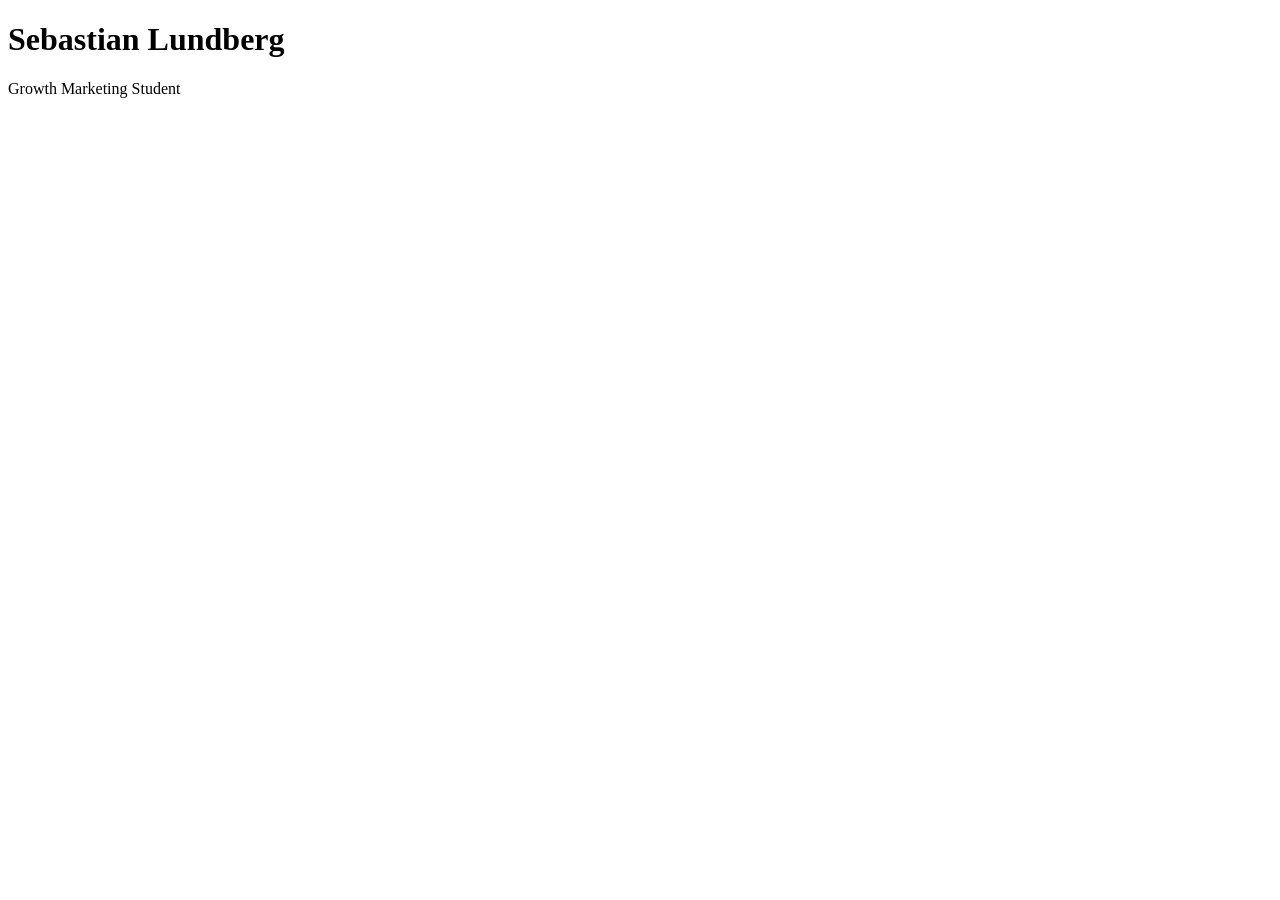
==== index.html @ 4e471736 "lade till kod" ====
<!DOCTYPE html>
<html lang="en">
<head>
    <!-- Google Tag Manager -->
<script>(function(w,d,s,l,i){w[l]=w[l]||[];w[l].push({'gtm.start':
new Date().getTime(),event:'gtm.js'});var f=d.getElementsByTagName(s)[0],
j=d.createElement(s),dl=l!='dataLayer'?'&l='+l:'';j.async=true;j.src=
'https://www.googletagmanager.com/gtm.js?id='+i+dl;f.parentNode.insertBefore(j,f);
})(window,document,'script','dataLayer','GTM-TW7ZWGKX');</script>
<!-- End Google Tag Manager -->

    <meta charset="UTF-8">
    <meta name="viewport" content="width=device-width, initial-scale=1.0">

    <title>Sebastian Lundberg | Portfolio</title>

    <link rel="stylesheet" href="style.css">
</head>

<body>
    <!-- Google Tag Manager (noscript) -->
<noscript><iframe src="https://www.googletagmanager.com/ns.html?id=GTM-TW7ZWGKX"
height="0" width="0" style="display:none;visibility:hidden"></iframe></noscript>
<!-- End Google Tag Manager (noscript) -->

    <h1>Sebastian Lundberg</h1>
    <p>Growth Marketing Student</p>

</body>
</html>
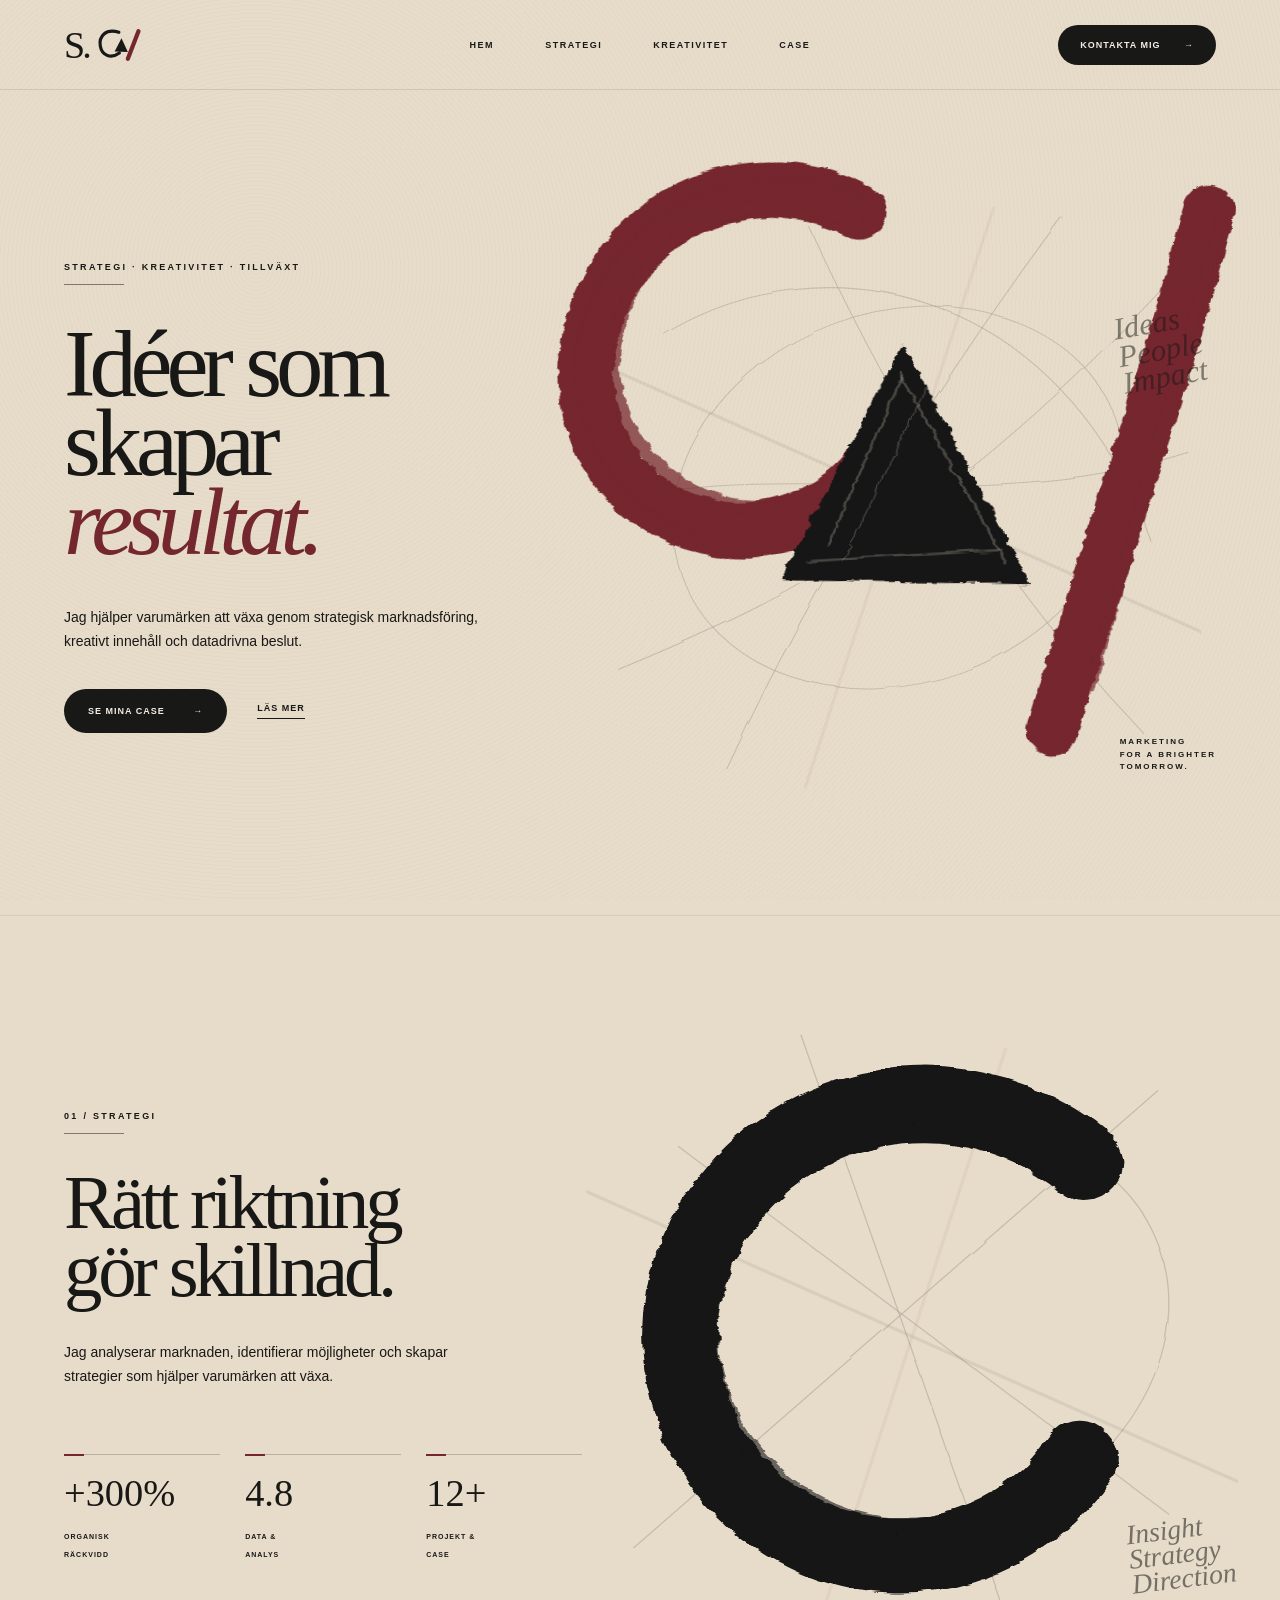
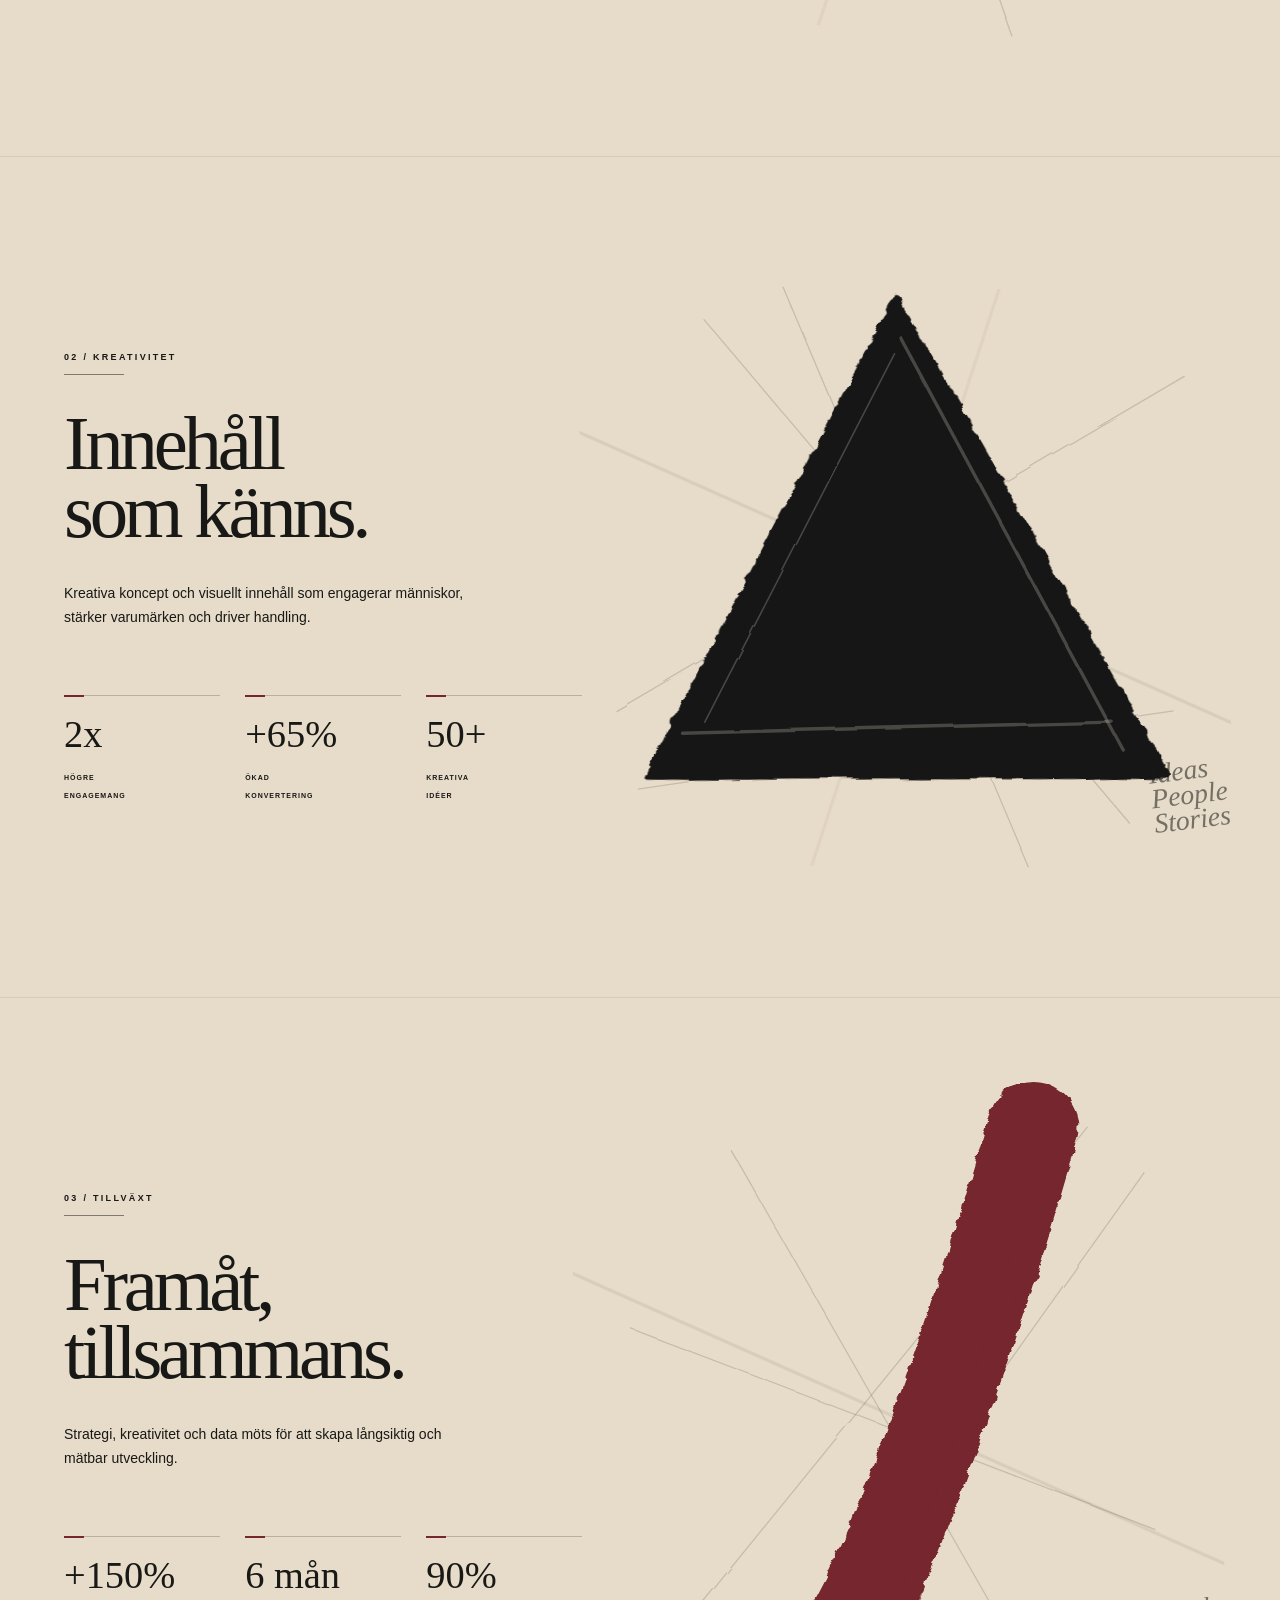
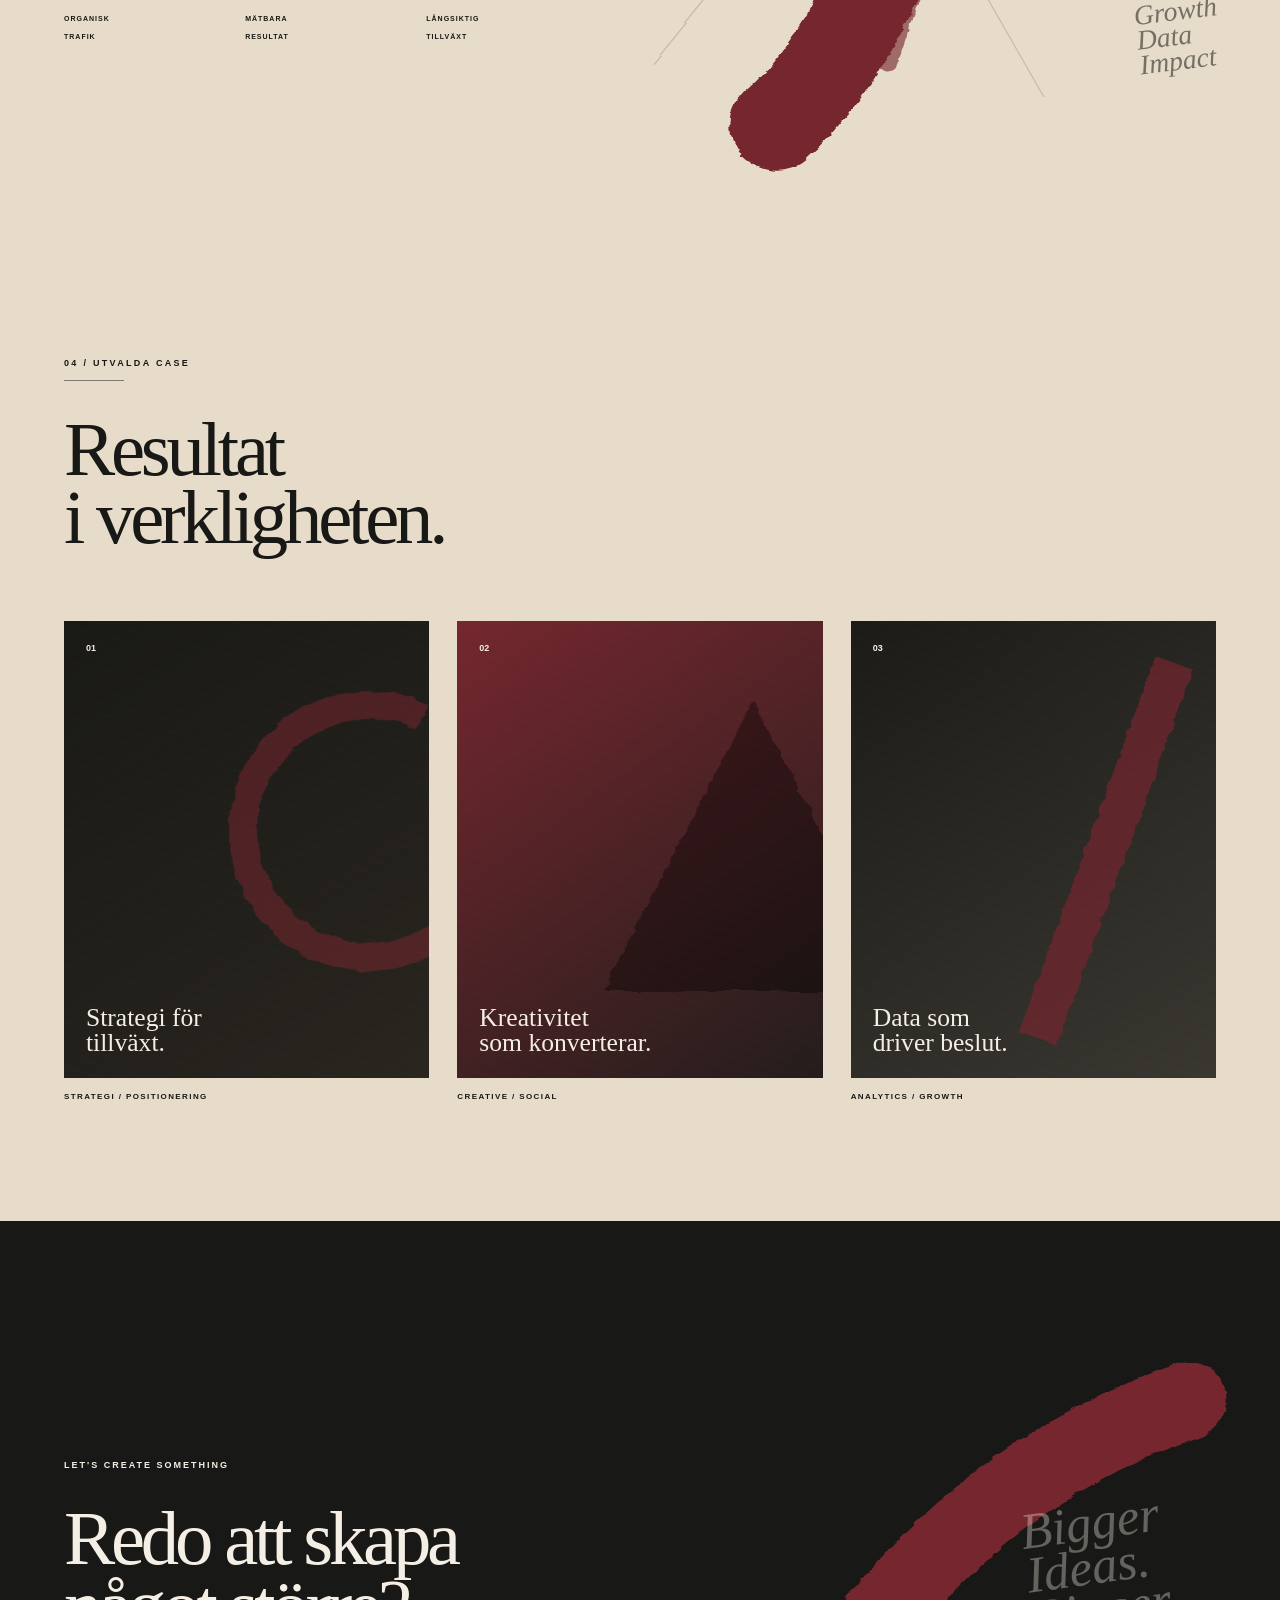
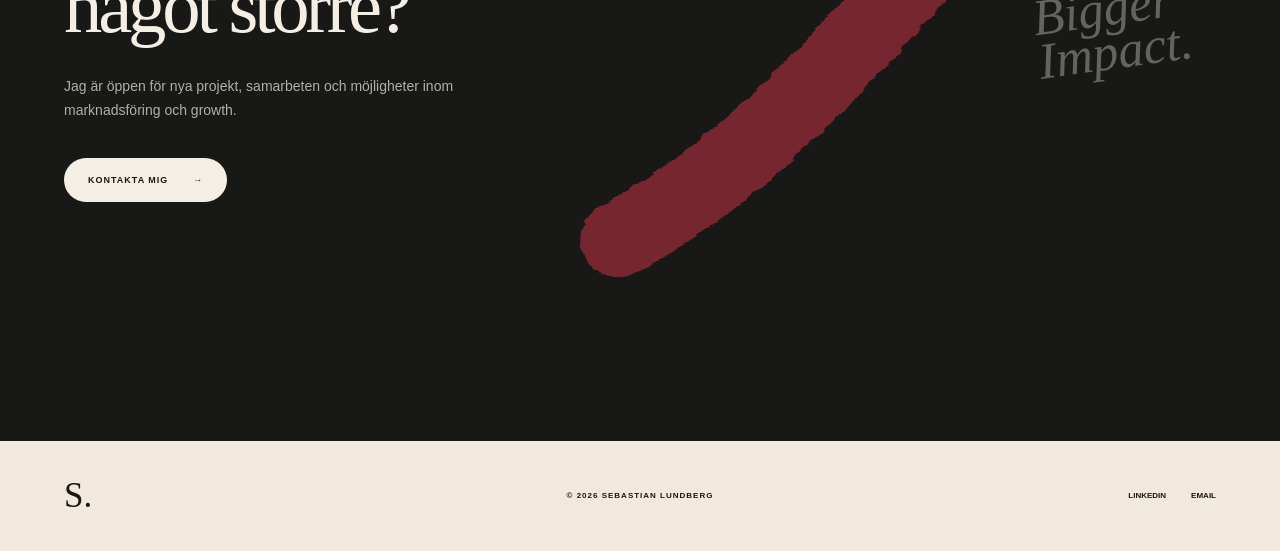
==== commit 8c821fe9: "lade till" ====
--- a/index.html
+++ b/index.html
@@ -1,30 +1,1067 @@
 <!DOCTYPE html>
-<html lang="en">
+<html lang="sv">
+
 <head>
-    <!-- Google Tag Manager -->
+
+<!-- Google Tag Manager -->
 <script>(function(w,d,s,l,i){w[l]=w[l]||[];w[l].push({'gtm.start':
 new Date().getTime(),event:'gtm.js'});var f=d.getElementsByTagName(s)[0],
 j=d.createElement(s),dl=l!='dataLayer'?'&l='+l:'';j.async=true;j.src=
 'https://www.googletagmanager.com/gtm.js?id='+i+dl;f.parentNode.insertBefore(j,f);
-})(window,document,'script','dataLayer','GTM-TW7ZWGKX');</script>
+})(window,document,'script','dataLayer','GTM-TJPQP27H');</script>
 <!-- End Google Tag Manager -->
 
+
     <meta charset="UTF-8">
-    <meta name="viewport" content="width=device-width, initial-scale=1.0">
-
-    <title>Sebastian Lundberg | Portfolio</title>
+
+    <meta
+        name="viewport"
+        content="width=device-width, initial-scale=1.0"
+    >
+
+    <title>Sebastian Lundberg | Growth Marketing</title>
 
     <link rel="stylesheet" href="style.css">
+
 </head>
 
+
 <body>
-    <!-- Google Tag Manager (noscript) -->
-<noscript><iframe src="https://www.googletagmanager.com/ns.html?id=GTM-TW7ZWGKX"
+
+<!-- Google Tag Manager (noscript) -->
+<noscript><iframe src="https://www.googletagmanager.com/ns.html?id=GTM-TJPQP27H"
 height="0" width="0" style="display:none;visibility:hidden"></iframe></noscript>
-<!-- End Google Tag Manager (noscript) -->
-
-    <h1>Sebastian Lundberg</h1>
-    <p>Growth Marketing Student</p>
+<!-- End Google Tag Manager (noscript) -->    
+
+    <!-- HANDRITADE / MÅLADE SVG-FILTER -->
+<svg
+    width="0"
+    height="0"
+    style="position:absolute"
+    aria-hidden="true"
+>
+    <defs>
+
+        <filter
+            id="roughBrush"
+            x="-30%"
+            y="-30%"
+            width="160%"
+            height="160%"
+        >
+            <feTurbulence
+                type="fractalNoise"
+                baseFrequency="0.018 0.09"
+                numOctaves="3"
+                seed="7"
+                result="noise"
+            />
+
+            <feDisplacementMap
+                in="SourceGraphic"
+                in2="noise"
+                scale="8"
+                xChannelSelector="R"
+                yChannelSelector="G"
+            />
+        </filter>
+
+        <filter
+            id="sketchFilter"
+            x="-20%"
+            y="-20%"
+            width="140%"
+            height="140%"
+        >
+            <feTurbulence
+                type="fractalNoise"
+                baseFrequency="0.02"
+                numOctaves="2"
+                seed="12"
+                result="noise"
+            />
+
+            <feDisplacementMap
+                in="SourceGraphic"
+                in2="noise"
+                scale="3"
+            />
+        </filter>
+
+    </defs>
+</svg>
+
+
+    <!-- ========================================
+         HEADER
+    ========================================= -->
+
+    <header class="header">
+
+        <a href="#hem" class="logo">
+
+            <span class="logo-text">S.</span>
+
+            <svg
+                class="logo-symbol"
+                viewBox="0 0 100 70"
+                aria-hidden="true"
+            >
+
+                <path
+                    class="logo-circle"
+                    d="
+                    M45 12
+                    C20 4 7 20 10 38
+                    C13 57 31 62 46 51
+                    "
+                />
+
+                <path
+                    class="logo-triangle"
+                    d="
+                    M37 48
+                    L50 23
+                    L62 49
+                    Z
+                    "
+                />
+
+                <path
+                    class="logo-slash"
+                    d="
+                    M82 10
+                    L62 62
+                    "
+                />
+
+            </svg>
+
+        </a>
+
+
+        <nav class="nav">
+
+            <a href="#hem">Hem</a>
+            <a href="#strategi">Strategi</a>
+            <a href="#kreativitet">Kreativitet</a>
+            <a href="#case">Case</a>
+
+        </nav>
+
+
+        <a href="#kontakt" class="top-button">
+            Kontakta mig
+            <span>→</span>
+        </a>
+
+    </header>
+
+
+
+    <!-- ========================================
+         HERO
+    ========================================= -->
+
+    <main>
+
+        <section class="hero" id="hem">
+
+
+            <!-- TEXT -->
+
+            <div class="hero-text">
+
+                <p class="small-title">
+                    STRATEGI · KREATIVITET · TILLVÄXT
+                </p>
+
+
+                <h1>
+                    Idéer som
+                    <br>
+                    skapar
+                    <br>
+                    <em>resultat.</em>
+                </h1>
+
+
+                <p class="intro">
+
+                    Jag hjälper varumärken att växa genom
+                    strategisk marknadsföring, kreativt innehåll
+                    och datadrivna beslut.
+
+                </p>
+
+
+                <div class="hero-buttons">
+
+                    <a href="#case" class="main-button">
+
+                        Se mina case
+
+                        <span>→</span>
+
+                    </a>
+
+
+                    <a href="#strategi" class="simple-link">
+                        Läs mer
+                    </a>
+
+                </div>
+
+            </div>
+
+
+
+            <!-- ========================================
+                 HERO ART
+
+                 All grafik ligger direkt i HTML.
+                 Inga externa bilder behövs.
+            ========================================= -->
+
+            <div class="hero-art">
+
+
+                <!-- TUNNA SKISSLINJER -->
+
+                <svg
+                    class="hero-lines"
+                    viewBox="0 0 700 700"
+                    aria-hidden="true"
+                >
+
+                    <path d="M40 540 C210 470 390 390 650 110" />
+
+                    <path d="M160 650 C260 430 410 200 530 40" />
+
+                    <path d="M50 350 C250 310 450 370 670 300" />
+
+                    <path d="M250 50 C330 220 430 410 620 610" />
+
+                    <path d="M90 170 C270 60 530 120 630 400" />
+
+                    <ellipse
+                        cx="350"
+                        cy="350"
+                        rx="255"
+                        ry="205"
+                        transform="rotate(-20 350 350)"
+                    />
+
+                </svg>
+
+
+
+                <!-- VINRÖD C-FORM -->
+
+                <svg
+                    class="hero-c"
+                    viewBox="0 0 500 500"
+                    aria-hidden="true"
+                >
+
+                    <path
+                        class="paint-c paint-c-main"
+                        d="
+                        M390 100
+                        C305 35 175 48 105 140
+                        C35 230 50 355 145 410
+                        C220 455 310 435 360 385
+                        "
+                    />
+
+
+                    <path
+                        class="paint-c paint-c-extra"
+                        d="
+                        M380 115
+                        C300 65 190 68 125 150
+                        C65 225 75 325 155 385
+                        C215 430 290 420 345 380
+                        "
+                    />
+
+
+                    <path
+                        class="paint-c paint-c-scratch"
+                        d="
+                        M400 85
+                        C300 20 155 40 80 155
+                        C20 250 55 380 160 430
+                        "
+                    />
+
+                </svg>
+
+
+
+                <!-- SVART TRIANGEL -->
+
+                <svg
+                    class="hero-triangle"
+                    viewBox="0 0 400 400"
+                    aria-hidden="true"
+                >
+
+                    <path
+                        class="triangle-main"
+                        d="
+                        M200 35
+                        L350 330
+                        L45 320
+                        Z
+                        "
+                    />
+
+
+                    <!-- repor -->
+
+                    <path
+                        class="triangle-line"
+                        d="M195 65 L325 305"
+                    />
+
+                    <path
+                        class="triangle-line"
+                        d="M75 300 L320 290"
+                    />
+
+                    <path
+                        class="triangle-line"
+                        d="M100 280 L198 70"
+                    />
+
+                    <path
+                        class="triangle-line thin"
+                        d="M120 300 L230 80"
+                    />
+
+                </svg>
+
+
+
+                <!-- VINRÖTT SNEDSTRECK -->
+
+                <svg
+                    class="hero-slash"
+                    viewBox="0 0 220 650"
+                    aria-hidden="true"
+                >
+
+                    <path
+                        class="slash-main"
+                        d="
+                        M175 30
+                        C155 135 125 250 95 365
+                        C70 465 48 545 30 620
+                        "
+                    />
+
+
+                    <path
+                        class="slash-extra"
+                        d="
+                        M190 35
+                        C160 180 125 320 70 570
+                        "
+                    />
+
+                </svg>
+
+
+
+                <p class="handwritten">
+
+                    Ideas
+                    <br>
+                    People
+                    <br>
+                    Impact
+
+                </p>
+
+
+                <p class="art-caption">
+
+                    MARKETING
+                    <br>
+                    FOR A BRIGHTER
+                    <br>
+                    TOMORROW.
+
+                </p>
+
+            </div>
+
+        </section>
+
+
+
+        <!-- ========================================
+             01 STRATEGI
+        ========================================= -->
+
+        <section
+            class="content-section light"
+            id="strategi"
+        >
+
+
+            <div class="section-text">
+
+                <p class="number">
+                    01 / STRATEGI
+                </p>
+
+
+                <h2>
+                    Rätt riktning
+                    <br>
+                    gör skillnad.
+                </h2>
+
+
+                <p class="description">
+
+                    Jag analyserar marknaden, identifierar
+                    möjligheter och skapar strategier som
+                    hjälper varumärken att växa.
+
+                </p>
+
+
+                <div class="stats">
+
+                    <div class="stat">
+
+                        <strong>+300%</strong>
+
+                        <span>
+                            ORGANISK
+                            <br>
+                            RÄCKVIDD
+                        </span>
+
+                    </div>
+
+
+                    <div class="stat">
+
+                        <strong>4.8</strong>
+
+                        <span>
+                            DATA &
+                            <br>
+                            ANALYS
+                        </span>
+
+                    </div>
+
+
+                    <div class="stat">
+
+                        <strong>12+</strong>
+
+                        <span>
+                            PROJEKT &
+                            <br>
+                            CASE
+                        </span>
+
+                    </div>
+
+                </div>
+
+            </div>
+
+
+
+            <div class="section-art">
+
+
+                <svg
+                    class="big-symbol"
+                    viewBox="0 0 600 600"
+                    aria-hidden="true"
+                >
+
+                    <!-- skisslinjer -->
+
+                    <g class="background-lines">
+
+                        <path d="M50 490 L520 80" />
+
+                        <path d="M90 130 L530 460" />
+
+                        <path d="M200 30 L390 570" />
+
+                        <ellipse
+                            cx="300"
+                            cy="300"
+                            rx="235"
+                            ry="185"
+                            transform="rotate(-20 300 300)"
+                        />
+
+                    </g>
+
+
+                    <!-- svart C -->
+
+                    <path
+                        class="black-brush"
+                        d="
+                        M455 145
+                        C360 65 210 75 130 185
+                        C55 285 95 430 210 480
+                        C300 520 400 485 450 410
+                        "
+                    />
+
+
+                    <!-- extra ojämnt lager -->
+
+                    <path
+                        class="black-brush-extra"
+                        d="
+                        M440 160
+                        C350 95 230 100 155 195
+                        C90 280 115 395 215 450
+                        C290 490 375 465 425 405
+                        "
+                    />
+
+                </svg>
+
+
+                <p class="symbol-note">
+                    Insight
+                    <br>
+                    Strategy
+                    <br>
+                    Direction
+                </p>
+
+            </div>
+
+        </section>
+
+
+
+        <!-- ========================================
+             02 KREATIVITET
+        ========================================= -->
+
+        <section
+            class="content-section beige"
+            id="kreativitet"
+        >
+
+
+            <div class="section-text">
+
+                <p class="number">
+                    02 / KREATIVITET
+                </p>
+
+
+                <h2>
+                    Innehåll
+                    <br>
+                    som känns.
+                </h2>
+
+
+                <p class="description">
+
+                    Kreativa koncept och visuellt innehåll
+                    som engagerar människor, stärker
+                    varumärken och driver handling.
+
+                </p>
+
+
+                <div class="stats">
+
+                    <div class="stat">
+
+                        <strong>2x</strong>
+
+                        <span>
+                            HÖGRE
+                            <br>
+                            ENGAGEMANG
+                        </span>
+
+                    </div>
+
+
+                    <div class="stat">
+
+                        <strong>+65%</strong>
+
+                        <span>
+                            ÖKAD
+                            <br>
+                            KONVERTERING
+                        </span>
+
+                    </div>
+
+
+                    <div class="stat">
+
+                        <strong>50+</strong>
+
+                        <span>
+                            KREATIVA
+                            <br>
+                            IDÉER
+                        </span>
+
+                    </div>
+
+                </div>
+
+            </div>
+
+
+
+            <div class="section-art">
+
+
+                <svg
+                    class="big-symbol"
+                    viewBox="0 0 600 600"
+                    aria-hidden="true"
+                >
+
+                    <g class="background-lines wine-lines">
+
+                        <path d="M40 420 L550 120" />
+
+                        <path d="M120 70 L500 520" />
+
+                        <path d="M60 490 L540 420" />
+
+                        <path d="M190 40 L410 560" />
+
+                    </g>
+
+
+                    <!-- TRIANGEL -->
+
+                    <path
+                        class="big-triangle"
+                        d="
+                        M300 60
+                        L520 480
+                        L70 465
+                        Z
+                        "
+                    />
+
+
+                    <!-- repor -->
+
+                    <path
+                        class="big-triangle-scratch"
+                        d="M295 85 L495 455"
+                    />
+
+                    <path
+                        class="big-triangle-scratch"
+                        d="M100 440 L485 430"
+                    />
+
+                    <path
+                        class="big-triangle-scratch thin"
+                        d="M120 430 L290 100"
+                    />
+
+                </svg>
+
+
+                <p class="symbol-note">
+                    Ideas
+                    <br>
+                    People
+                    <br>
+                    Stories
+                </p>
+
+            </div>
+
+        </section>
+
+
+
+        <!-- ========================================
+             03 TILLVÄXT
+        ========================================= -->
+
+        <section class="content-section light">
+
+
+            <div class="section-text">
+
+                <p class="number">
+                    03 / TILLVÄXT
+                </p>
+
+
+                <h2>
+                    Framåt,
+                    <br>
+                    tillsammans.
+                </h2>
+
+
+                <p class="description">
+
+                    Strategi, kreativitet och data möts
+                    för att skapa långsiktig och
+                    mätbar utveckling.
+
+                </p>
+
+
+                <div class="stats">
+
+                    <div class="stat">
+
+                        <strong>+150%</strong>
+
+                        <span>
+                            ORGANISK
+                            <br>
+                            TRAFIK
+                        </span>
+
+                    </div>
+
+
+                    <div class="stat">
+
+                        <strong>6 mån</strong>
+
+                        <span>
+                            MÄTBARA
+                            <br>
+                            RESULTAT
+                        </span>
+
+                    </div>
+
+
+                    <div class="stat">
+
+                        <strong>90%</strong>
+
+                        <span>
+                            LÅNGSIKTIG
+                            <br>
+                            TILLVÄXT
+                        </span>
+
+                    </div>
+
+                </div>
+
+            </div>
+
+
+
+            <div class="section-art">
+
+
+                <svg
+                    class="big-symbol"
+                    viewBox="0 0 600 600"
+                    aria-hidden="true"
+                >
+
+                    <g class="background-lines">
+
+                        <path d="M80 520 L470 40" />
+
+                        <path d="M170 570 L520 80" />
+
+                        <path d="M60 220 L530 400" />
+
+                        <path d="M150 60 L430 550" />
+
+                    </g>
+
+
+                    <!-- STORT / -->
+
+                    <path
+                        class="growth-slash"
+                        d="
+                        M420 40
+                        C385 165 340 295 295 410
+                        C260 495 225 545 190 575
+                        "
+                    />
+
+
+                    <path
+                        class="growth-slash-extra"
+                        d="
+                        M440 50
+                        C400 190 355 335 290 520
+                        "
+                    />
+
+                </svg>
+
+
+                <p class="symbol-note">
+                    Growth
+                    <br>
+                    Data
+                    <br>
+                    Impact
+                </p>
+
+            </div>
+
+        </section>
+
+
+
+        <!-- ========================================
+             CASE
+        ========================================= -->
+
+        <section class="cases" id="case">
+
+
+            <div class="case-heading">
+
+                <p class="number">
+                    04 / UTVALDA CASE
+                </p>
+
+
+                <h2>
+                    Resultat
+                    <br>
+                    i verkligheten.
+                </h2>
+
+            </div>
+
+
+
+            <div class="case-grid">
+
+
+                <article class="case">
+
+                    <div class="case-image case-1">
+
+                        <span>01</span>
+
+                        <h3>
+                            Strategi för
+                            <br>
+                            tillväxt.
+                        </h3>
+
+                        <div class="case-shape circle-shape"></div>
+
+                    </div>
+
+
+                    <p>
+                        STRATEGI / POSITIONERING
+                    </p>
+
+                </article>
+
+
+
+                <article class="case">
+
+                    <div class="case-image case-2">
+
+                        <span>02</span>
+
+                        <h3>
+                            Kreativitet
+                            <br>
+                            som konverterar.
+                        </h3>
+
+                        <div class="case-shape triangle-shape"></div>
+
+                    </div>
+
+
+                    <p>
+                        CREATIVE / SOCIAL
+                    </p>
+
+                </article>
+
+
+
+                <article class="case">
+
+                    <div class="case-image case-3">
+
+                        <span>03</span>
+
+                        <h3>
+                            Data som
+                            <br>
+                            driver beslut.
+                        </h3>
+
+                        <div class="case-slash"></div>
+
+                    </div>
+
+
+                    <p>
+                        ANALYTICS / GROWTH
+                    </p>
+
+                </article>
+
+
+            </div>
+
+        </section>
+
+
+
+        <!-- ========================================
+             CONTACT
+        ========================================= -->
+
+        <section class="contact" id="kontakt">
+
+
+            <div class="contact-text">
+
+                <p class="contact-label">
+                    LET'S CREATE SOMETHING
+                </p>
+
+
+                <h2>
+                    Redo att skapa
+                    <br>
+                    något större?
+                </h2>
+
+
+                <p>
+
+                    Jag är öppen för nya projekt,
+                    samarbeten och möjligheter inom
+                    marknadsföring och growth.
+
+                </p>
+
+
+                <a
+                    href="mailto:hello@example.com"
+                    class="contact-button"
+                >
+
+                    Kontakta mig
+
+                    <span>→</span>
+
+                </a>
+
+            </div>
+
+
+
+            <div class="contact-art">
+
+                <svg
+                    viewBox="0 0 700 600"
+                    aria-hidden="true"
+                >
+
+                    <path
+                        class="contact-red-line"
+                        d="
+                        M40 530
+                        C170 460 260 360 350 260
+                        C440 160 540 90 670 45
+                        "
+                    />
+
+
+                    <path
+                        class="contact-thin-line"
+                        d="
+                        M30 550
+                        C190 480 330 340 470 190
+                        "
+                    />
+
+                </svg>
+
+
+                <p>
+                    Bigger
+                    <br>
+                    Ideas.
+                    <br>
+                    Bigger
+                    <br>
+                    Impact.
+                </p>
+
+            </div>
+
+        </section>
+
+    </main>
+
+
+
+    <!-- ========================================
+         FOOTER
+    ========================================= -->
+
+    <footer>
+
+        <div class="footer-logo">
+            S.
+        </div>
+
+
+        <p>
+            © 2026 SEBASTIAN LUNDBERG
+        </p>
+
+
+        <div class="footer-links">
+
+            <a href="#">LinkedIn</a>
+
+            <a href="mailto:hello@example.com">
+                Email
+            </a>
+
+        </div>
+
+    </footer>
+
 
 </body>
+
 </html>
--- a/style.css
+++ b/style.css
@@ -0,0 +1,2310 @@
+/* =========================================
+   SEBASTIAN LUNDBERG
+   PORTFOLIO
+========================================= */
+
+
+/* =========================================
+   COLORS
+========================================= */
+
+:root {
+
+    --paper: #e9dfcf;
+
+    --paper-light: #f1e9dd;
+
+    --paper-dark: #ddd0bd;
+
+    --black: #181816;
+
+    --soft-black: #302e2a;
+
+    --red: #74272e;
+
+    --dark-red: #582027;
+
+    --white: #f5eee4;
+
+    --padding: clamp(25px, 5vw, 85px);
+
+}
+
+
+/* =========================================
+   RESET
+========================================= */
+
+* {
+    box-sizing: border-box;
+    margin: 0;
+    padding: 0;
+}
+
+
+html {
+    scroll-behavior: smooth;
+}
+
+
+body {
+
+    background: var(--paper);
+
+    color: var(--black);
+
+    font-family:
+        Arial,
+        Helvetica,
+        sans-serif;
+
+    overflow-x: hidden;
+
+}
+
+
+/* PAPER TEXTURE */
+
+body::before {
+
+    content: "";
+
+    position: fixed;
+
+    inset: 0;
+
+    pointer-events: none;
+
+    z-index: 999;
+
+    opacity: .18;
+
+    background:
+
+        radial-gradient(
+            circle at 20% 30%,
+            rgba(255,255,255,.7),
+            transparent 25%
+        ),
+
+        radial-gradient(
+            circle at 80% 70%,
+            rgba(70,50,30,.15),
+            transparent 30%
+        ),
+
+        repeating-linear-gradient(
+            12deg,
+            transparent 0,
+            transparent 8px,
+            rgba(20,20,20,.025) 9px,
+            transparent 10px
+        );
+
+}
+
+
+a {
+
+    color: inherit;
+
+    text-decoration: none;
+
+}
+
+
+svg {
+    display: block;
+}
+
+
+/* =========================================
+   HEADER
+========================================= */
+
+.header {
+
+    height: 90px;
+
+    padding:
+        0
+        var(--padding);
+
+    display: grid;
+
+    grid-template-columns:
+        1fr
+        auto
+        1fr;
+
+    align-items: center;
+
+    border-bottom:
+        1px solid
+        rgba(0,0,0,.1);
+
+}
+
+
+/* LOGO */
+
+.logo {
+
+    display: flex;
+
+    align-items: center;
+
+    width: max-content;
+
+}
+
+
+.logo-text {
+
+    font-family:
+        Georgia,
+        serif;
+
+    font-size: 38px;
+
+    letter-spacing: -3px;
+
+}
+
+
+.logo-symbol {
+
+    width: 53px;
+
+    height: 43px;
+
+    margin-left: 6px;
+
+    overflow: visible;
+
+}
+
+
+.logo-circle {
+
+    fill: none;
+
+    stroke: var(--black);
+
+    stroke-width: 6;
+
+    stroke-linecap: round;
+
+}
+
+
+.logo-triangle {
+    fill: var(--black);
+}
+
+
+.logo-slash {
+
+    fill: none;
+
+    stroke: var(--red);
+
+    stroke-width: 8;
+
+    stroke-linecap: round;
+
+}
+
+
+/* NAV */
+
+.nav {
+
+    display: flex;
+
+    gap:
+        clamp(
+            25px,
+            4vw,
+            60px
+        );
+
+}
+
+
+.nav a {
+
+    font-size: 9px;
+
+    font-weight: 700;
+
+    letter-spacing: 1.5px;
+
+    text-transform: uppercase;
+
+}
+
+
+/* HEADER BUTTON */
+
+.top-button {
+
+    justify-self: end;
+
+    background: var(--black);
+
+    color: var(--white);
+
+    padding:
+        15px
+        22px;
+
+    border-radius: 50px;
+
+    font-size: 9px;
+
+    font-weight: bold;
+
+    letter-spacing: 1px;
+
+    text-transform: uppercase;
+
+}
+
+
+.top-button span {
+    margin-left: 20px;
+}
+
+
+/* =========================================
+   HERO
+========================================= */
+
+.hero {
+
+    min-height:
+        calc(
+            100vh - 90px
+        );
+
+    padding:
+        70px
+        var(--padding)
+        80px;
+
+    display: grid;
+
+    grid-template-columns:
+        .9fr
+        1.1fr;
+
+    align-items: center;
+
+    overflow: hidden;
+
+    position: relative;
+
+}
+
+
+/* TEXT */
+
+.hero-text {
+
+    position: relative;
+
+    z-index: 10;
+
+}
+
+
+.small-title,
+.number {
+
+    font-size: 9px;
+
+    font-weight: bold;
+
+    letter-spacing: 2.3px;
+
+    text-transform: uppercase;
+
+}
+
+
+.small-title {
+
+    margin-bottom: 40px;
+
+}
+
+
+.small-title::after,
+.number::after {
+
+    content: "";
+
+    display: block;
+
+    width: 60px;
+
+    height: 1px;
+
+    background: var(--black);
+
+    margin-top: 12px;
+
+    opacity: .5;
+
+}
+
+
+.hero h1 {
+
+    font-family:
+        Georgia,
+        "Times New Roman",
+        serif;
+
+    font-size:
+        clamp(
+            70px,
+            7.4vw,
+            130px
+        );
+
+    font-weight: normal;
+
+    letter-spacing: -.065em;
+
+    line-height: .83;
+
+}
+
+
+.hero h1 em {
+
+    color: var(--red);
+
+    font-weight: normal;
+
+}
+
+
+.intro {
+
+    max-width: 440px;
+
+    margin-top: 45px;
+
+    font-size: 14px;
+
+    line-height: 1.7;
+
+}
+
+
+.hero-buttons {
+
+    margin-top: 35px;
+
+    display: flex;
+
+    align-items: center;
+
+    gap: 30px;
+
+}
+
+
+.main-button {
+
+    background: var(--black);
+
+    color: var(--white);
+
+    padding:
+        17px
+        24px;
+
+    border-radius: 50px;
+
+    font-size: 9px;
+
+    font-weight: bold;
+
+    letter-spacing: 1px;
+
+    text-transform: uppercase;
+
+}
+
+
+.main-button span {
+
+    margin-left: 25px;
+
+}
+
+
+.simple-link {
+
+    font-size: 9px;
+
+    font-weight: bold;
+
+    text-transform: uppercase;
+
+    letter-spacing: 1px;
+
+    border-bottom:
+        1px solid
+        var(--black);
+
+    padding-bottom: 5px;
+
+}
+
+
+/* =========================================
+   HERO ART
+========================================= */
+
+.hero-art {
+
+    position: relative;
+
+    height:
+        min(
+            720px,
+            75vh
+        );
+
+    min-height: 560px;
+
+}
+
+
+/* BACKGROUND SKETCH */
+
+.hero-lines {
+
+    position: absolute;
+
+    inset: 0;
+
+    width: 100%;
+
+    height: 100%;
+
+    fill: none;
+
+    stroke:
+        rgba(
+            24,
+            24,
+            22,
+            .25
+        );
+
+    stroke-width: 1;
+
+}
+
+
+/* RED C */
+
+.hero-c {
+
+    position: absolute;
+
+    width: 60%;
+
+    left: 1%;
+
+    top: 3%;
+
+    overflow: visible;
+
+    transform:
+        rotate(-5deg);
+
+}
+
+
+.paint-c {
+
+    fill: none;
+
+    stroke-linecap: round;
+
+}
+
+
+.paint-c-main {
+
+    stroke: var(--red);
+
+    stroke-width: 45;
+
+}
+
+
+.paint-c-extra {
+
+    stroke:
+        rgba(
+            116,
+            39,
+            46,
+            .55
+        );
+
+    stroke-width: 10;
+
+}
+
+
+.paint-c-scratch {
+
+    stroke: var(--dark-red);
+
+    stroke-width: 2;
+
+    opacity: .5;
+
+}
+
+
+/* BLACK TRIANGLE */
+
+.hero-triangle {
+
+    position: absolute;
+
+    width: 45%;
+
+    left: 28%;
+
+    top: 27%;
+
+    transform:
+        rotate(2deg);
+
+}
+
+
+.triangle-main {
+
+    fill: var(--black);
+
+}
+
+
+.triangle-line {
+
+    fill: none;
+
+    stroke:
+        rgba(
+            233,
+            223,
+            207,
+            .25
+        );
+
+    stroke-width: 4;
+
+    stroke-linecap: round;
+
+}
+
+
+.triangle-line.thin {
+    stroke-width: 1;
+}
+
+
+/* RED SLASH */
+
+.hero-slash {
+
+    position: absolute;
+
+    width: 27%;
+
+    height: 85%;
+
+    right: 2%;
+
+    top: 5%;
+
+    overflow: visible;
+
+}
+
+
+.slash-main {
+
+    fill: none;
+
+    stroke: var(--red);
+
+    stroke-width: 40;
+
+    stroke-linecap: round;
+
+}
+
+
+.slash-extra {
+
+    fill: none;
+
+    stroke:
+        rgba(
+            116,
+            39,
+            46,
+            .45
+        );
+
+    stroke-width: 8;
+
+    stroke-linecap: round;
+
+}
+
+
+/* HANDWRITING */
+
+.handwritten {
+
+    position: absolute;
+
+    right: 0;
+
+    top: 24%;
+
+    font-family:
+        Georgia,
+        serif;
+
+    font-size:
+        clamp(
+            22px,
+            2.4vw,
+            38px
+        );
+
+    font-style: italic;
+
+    line-height: .9;
+
+    transform:
+        rotate(-8deg);
+
+    opacity: .6;
+
+}
+
+
+.art-caption {
+
+    position: absolute;
+
+    right: 0;
+
+    bottom: 9%;
+
+    font-size: 8px;
+
+    font-weight: bold;
+
+    line-height: 1.6;
+
+    letter-spacing: 2px;
+
+}
+
+
+/* =========================================
+   CONTENT SECTIONS
+========================================= */
+
+.content-section {
+
+    min-height: 90vh;
+
+    padding:
+        110px
+        var(--padding);
+
+    display: grid;
+
+    grid-template-columns:
+        .9fr
+        1.1fr;
+
+    align-items: center;
+
+    overflow: hidden;
+
+    border-top:
+        1px solid
+        rgba(0,0,0,.08);
+
+}
+
+
+.content-section.light {
+    background: var(--paper-light);
+}
+
+
+.content-section.beige {
+    background: var(--paper);
+}
+
+
+.section-text {
+
+    position: relative;
+
+    z-index: 5;
+
+}
+
+
+.number {
+
+    margin-bottom: 35px;
+
+}
+
+
+.section-text h2,
+.case-heading h2,
+.contact h2 {
+
+    font-family:
+        Georgia,
+        serif;
+
+    font-weight: normal;
+
+    letter-spacing: -.055em;
+
+}
+
+
+.section-text h2 {
+
+    font-size:
+        clamp(
+            58px,
+            6vw,
+            100px
+        );
+
+    line-height: .88;
+
+}
+
+
+.description {
+
+    max-width: 420px;
+
+    margin-top: 35px;
+
+    font-size: 14px;
+
+    line-height: 1.75;
+
+}
+
+
+/* =========================================
+   STATS
+========================================= */
+
+.stats {
+
+    margin-top: 65px;
+
+    max-width: 570px;
+
+    display: grid;
+
+    grid-template-columns:
+        repeat(3, 1fr);
+
+    gap: 25px;
+
+}
+
+
+.stat {
+
+    padding-top: 16px;
+
+    border-top:
+        1px solid
+        rgba(0,0,0,.2);
+
+    position: relative;
+
+}
+
+
+.stat::before {
+
+    content: "";
+
+    position: absolute;
+
+    top: -1px;
+
+    left: 0;
+
+    width: 20px;
+
+    height: 2px;
+
+    background: var(--red);
+
+}
+
+
+.stat strong {
+
+    display: block;
+
+    font-family:
+        Georgia,
+        serif;
+
+    font-size:
+        clamp(
+            31px,
+            3vw,
+            48px
+        );
+
+    font-weight: normal;
+
+    margin-bottom: 10px;
+
+}
+
+
+.stat span {
+
+    font-size: 7px;
+
+    font-weight: bold;
+
+    line-height: 1.5;
+
+    letter-spacing: 1px;
+
+}
+
+
+/* =========================================
+   SECTION ART
+========================================= */
+
+.section-art {
+
+    position: relative;
+
+    height: 620px;
+
+}
+
+
+.big-symbol {
+
+    width: 100%;
+
+    height: 100%;
+
+    overflow: visible;
+
+}
+
+
+.background-lines {
+
+    fill: none;
+
+    stroke:
+        rgba(
+            24,
+            24,
+            22,
+            .23
+        );
+
+    stroke-width: 1;
+
+}
+
+
+.wine-lines {
+
+    stroke:
+        rgba(
+            116,
+            39,
+            46,
+            .4
+        );
+
+}
+
+
+/* BLACK C */
+
+.black-brush {
+
+    fill: none;
+
+    stroke: var(--black);
+
+    stroke-width: 48;
+
+    stroke-linecap: round;
+
+}
+
+
+.black-brush-extra {
+
+    fill: none;
+
+    stroke:
+        rgba(
+            24,
+            24,
+            22,
+            .35
+        );
+
+    stroke-width: 9;
+
+    stroke-linecap: round;
+
+}
+
+
+/* TRIANGLE */
+
+.big-triangle {
+
+    fill: var(--black);
+
+}
+
+
+.big-triangle-scratch {
+
+    fill: none;
+
+    stroke:
+        rgba(
+            233,
+            223,
+            207,
+            .25
+        );
+
+    stroke-width: 4;
+
+}
+
+
+.big-triangle-scratch.thin {
+    stroke-width: 1;
+}
+
+
+/* GROWTH SLASH */
+
+.growth-slash {
+
+    fill: none;
+
+    stroke: var(--red);
+
+    stroke-width: 58;
+
+    stroke-linecap: round;
+
+}
+
+
+.growth-slash-extra {
+
+    fill: none;
+
+    stroke:
+        rgba(
+            116,
+            39,
+            46,
+            .45
+        );
+
+    stroke-width: 9;
+
+    stroke-linecap: round;
+
+}
+
+
+.symbol-note {
+
+    position: absolute;
+
+    right: 3%;
+
+    bottom: 12%;
+
+    font-family:
+        Georgia,
+        serif;
+
+    font-size:
+        clamp(
+            21px,
+            2vw,
+            34px
+        );
+
+    font-style: italic;
+
+    line-height: .9;
+
+    opacity: .55;
+
+    transform:
+        rotate(-7deg);
+
+}
+
+
+/* =========================================
+   CASE SECTION
+========================================= */
+
+.cases {
+
+    padding:
+        120px
+        var(--padding);
+
+    background: var(--paper-light);
+
+}
+
+
+.case-heading {
+
+    margin-bottom: 70px;
+
+}
+
+
+.case-heading h2 {
+
+    margin-top: 30px;
+
+    font-size:
+        clamp(
+            60px,
+            6vw,
+            100px
+        );
+
+    line-height: .88;
+
+}
+
+
+.case-grid {
+
+    display: grid;
+
+    grid-template-columns:
+        repeat(3, 1fr);
+
+    gap: 28px;
+
+}
+
+
+.case-image {
+
+    aspect-ratio: 4 / 5;
+
+    padding: 22px;
+
+    position: relative;
+
+    overflow: hidden;
+
+    display: flex;
+
+    flex-direction: column;
+
+    justify-content: space-between;
+
+    color: var(--white);
+
+}
+
+
+.case-1 {
+
+    background:
+        linear-gradient(
+            145deg,
+            #191916,
+            #29251f
+        );
+
+}
+
+
+.case-2 {
+
+    background:
+        linear-gradient(
+            145deg,
+            #74272e,
+            #241d1c
+        );
+
+}
+
+
+.case-3 {
+
+    background:
+        linear-gradient(
+            145deg,
+            #1c1b18,
+            #3a3731
+        );
+
+}
+
+
+.case-image span {
+
+    font-size: 9px;
+
+    font-weight: bold;
+
+}
+
+
+.case-image h3 {
+
+    position: relative;
+
+    z-index: 5;
+
+    font-family:
+        Georgia,
+        serif;
+
+    font-size:
+        clamp(
+            24px,
+            2vw,
+            34px
+        );
+
+    font-weight: normal;
+
+    line-height: 1;
+
+}
+
+
+/* abstract shapes inside cards */
+
+.case-shape {
+
+    position: absolute;
+
+    opacity: .55;
+
+}
+
+
+.circle-shape {
+
+    width: 280px;
+
+    height: 280px;
+
+    border:
+        28px solid
+        var(--red);
+
+    border-right-color:
+        transparent;
+
+    border-radius: 50%;
+
+    right: -80px;
+
+    top: 70px;
+
+    transform:
+        rotate(-20deg);
+
+}
+
+
+.triangle-shape {
+
+    width: 0;
+
+    height: 0;
+
+    border-left:
+        150px solid transparent;
+
+    border-right:
+        150px solid transparent;
+
+    border-bottom:
+        290px solid
+        rgba(0,0,0,.65);
+
+    right: -80px;
+
+    top: 80px;
+
+}
+
+
+.case-slash {
+
+    position: absolute;
+
+    width: 40px;
+
+    height: 400px;
+
+    background: var(--red);
+
+    right: 90px;
+
+    top: 30px;
+
+    transform:
+        rotate(20deg);
+
+    opacity: .7;
+
+}
+
+
+.case > p {
+
+    margin-top: 14px;
+
+    font-size: 8px;
+
+    font-weight: bold;
+
+    letter-spacing: 1.4px;
+
+}
+
+
+/* =========================================
+   CONTACT
+========================================= */
+
+.contact {
+
+    min-height: 90vh;
+
+    padding:
+        110px
+        var(--padding);
+
+    background: var(--black);
+
+    color: var(--white);
+
+    display: grid;
+
+    grid-template-columns:
+        .9fr
+        1.1fr;
+
+    align-items: center;
+
+    overflow: hidden;
+
+}
+
+
+.contact-label {
+
+    font-size: 9px;
+
+    font-weight: bold;
+
+    letter-spacing: 2px;
+
+    margin-bottom: 35px;
+
+}
+
+
+.contact h2 {
+
+    font-size:
+        clamp(
+            60px,
+            6vw,
+            100px
+        );
+
+    line-height: .88;
+
+}
+
+
+.contact-text > p:not(.contact-label) {
+
+    max-width: 430px;
+
+    margin-top: 35px;
+
+    font-size: 14px;
+
+    line-height: 1.7;
+
+    opacity: .7;
+
+}
+
+
+.contact-button {
+
+    display: inline-flex;
+
+    margin-top: 35px;
+
+    background: var(--white);
+
+    color: var(--black);
+
+    padding:
+        17px
+        24px;
+
+    border-radius: 50px;
+
+    font-size: 9px;
+
+    font-weight: bold;
+
+    text-transform: uppercase;
+
+    letter-spacing: 1px;
+
+}
+
+
+.contact-button span {
+    margin-left: 25px;
+}
+
+
+.contact-art {
+
+    position: relative;
+
+    height: 600px;
+
+}
+
+
+.contact-art svg {
+
+    width: 100%;
+
+    height: 100%;
+
+}
+
+
+.contact-red-line {
+
+    fill: none;
+
+    stroke: var(--red);
+
+    stroke-width: 70;
+
+    stroke-linecap: round;
+
+}
+
+
+.contact-thin-line {
+
+    fill: none;
+
+    stroke:
+        rgba(
+            255,
+            255,
+            255,
+            .15
+        );
+
+    stroke-width: 2;
+
+}
+
+
+.contact-art p {
+
+    position: absolute;
+
+    right: 5%;
+
+    top: 28%;
+
+    font-family:
+        Georgia,
+        serif;
+
+    font-style: italic;
+
+    font-size:
+        clamp(
+            35px,
+            4vw,
+            65px
+        );
+
+    line-height: .85;
+
+    opacity: .35;
+
+    transform:
+        rotate(-8deg);
+
+}
+
+
+/* =========================================
+   FOOTER
+========================================= */
+
+footer {
+
+    min-height: 110px;
+
+    padding:
+        25px
+        var(--padding);
+
+    display: grid;
+
+    grid-template-columns:
+        1fr
+        auto
+        1fr;
+
+    align-items: center;
+
+    background: var(--paper-light);
+
+}
+
+
+.footer-logo {
+
+    font-family:
+        Georgia,
+        serif;
+
+    font-size: 35px;
+
+}
+
+
+footer > p {
+
+    font-size: 8px;
+
+    font-weight: bold;
+
+    letter-spacing: 1px;
+
+}
+
+
+.footer-links {
+
+    justify-self: end;
+
+    display: flex;
+
+    gap: 25px;
+
+}
+
+
+.footer-links a {
+
+    font-size: 8px;
+
+    font-weight: bold;
+
+    text-transform: uppercase;
+
+}
+
+
+/* =========================================
+   HOVER
+========================================= */
+
+.main-button,
+.top-button,
+.contact-button {
+
+    transition:
+        transform .25s ease,
+        background .25s ease;
+
+}
+
+
+.main-button:hover,
+.top-button:hover {
+
+    transform:
+        translateY(-3px);
+
+    background: var(--red);
+
+}
+
+
+.contact-button:hover {
+
+    transform:
+        translateY(-3px);
+
+    background: var(--red);
+
+    color: var(--white);
+
+}
+
+
+.case-image {
+
+    transition:
+        transform .35s ease;
+
+}
+
+
+.case:hover .case-image {
+
+    transform:
+        translateY(-7px);
+
+}
+
+
+/* =========================================
+   TABLET
+========================================= */
+
+@media (max-width: 1050px) {
+
+    .nav {
+        display: none;
+    }
+
+
+    .header {
+
+        grid-template-columns:
+            1fr
+            1fr;
+
+    }
+
+
+    .hero {
+
+        grid-template-columns:
+            1fr
+            1fr;
+
+    }
+
+
+    .content-section {
+
+        grid-template-columns:
+            1fr
+            1fr;
+
+    }
+
+}
+
+
+/* =========================================
+   MOBILE
+========================================= */
+
+@media (max-width: 760px) {
+
+    :root {
+        --padding: 22px;
+    }
+
+
+    /* HEADER */
+
+    .header {
+
+        height: 75px;
+
+        grid-template-columns:
+            1fr
+            auto;
+
+    }
+
+
+    .logo-text {
+        font-size: 31px;
+    }
+
+
+    .logo-symbol {
+
+        width: 43px;
+
+        height: 34px;
+
+    }
+
+
+    .top-button {
+
+        padding:
+            13px
+            16px;
+
+    }
+
+
+    .top-button span {
+        margin-left: 10px;
+    }
+
+
+    /* HERO */
+
+    .hero {
+
+        min-height: auto;
+
+        display: block;
+
+        padding:
+            70px
+            var(--padding)
+            40px;
+
+    }
+
+
+    .hero h1 {
+
+        font-size:
+            clamp(
+                60px,
+                18vw,
+                90px
+            );
+
+    }
+
+
+    .intro {
+
+        font-size: 13px;
+
+        max-width: 360px;
+
+    }
+
+
+    .hero-art {
+
+        height: 470px;
+
+        min-height: 0;
+
+        margin-top: 50px;
+
+    }
+
+
+    .hero-c {
+
+        width: 65%;
+
+        left: -3%;
+
+    }
+
+
+    .hero-triangle {
+
+        width: 48%;
+
+        left: 25%;
+
+    }
+
+
+    .hero-slash {
+
+        width: 28%;
+
+        right: -3%;
+
+    }
+
+
+    .handwritten {
+
+        font-size: 21px;
+
+    }
+
+
+    /* CONTENT */
+
+    .content-section {
+
+        min-height: auto;
+
+        display: block;
+
+        padding:
+            85px
+            var(--padding)
+            30px;
+
+    }
+
+
+    .section-text h2 {
+
+        font-size:
+            clamp(
+                52px,
+                16vw,
+                78px
+            );
+
+    }
+
+
+    .description {
+
+        font-size: 13px;
+
+    }
+
+
+    .stats {
+
+        grid-template-columns:
+            repeat(3, 1fr);
+
+        gap: 12px;
+
+        margin-top: 50px;
+
+    }
+
+
+    .stat strong {
+
+        font-size:
+            clamp(
+                25px,
+                8vw,
+                36px
+            );
+
+    }
+
+
+    .section-art {
+
+        height: 440px;
+
+        margin-top: 30px;
+
+    }
+
+
+    /* CASES */
+
+    .cases {
+
+        padding:
+            85px
+            var(--padding);
+
+    }
+
+
+    .case-heading h2 {
+
+        font-size:
+            clamp(
+                54px,
+                16vw,
+                80px
+            );
+
+    }
+
+
+    .case-grid {
+
+        grid-template-columns:
+            1fr;
+
+        gap: 50px;
+
+    }
+
+
+    .case-image {
+
+        aspect-ratio:
+            4 / 4.5;
+
+    }
+
+
+    /* CONTACT */
+
+    .contact {
+
+        min-height: auto;
+
+        display: block;
+
+        padding:
+            85px
+            var(--padding)
+            30px;
+
+    }
+
+
+    .contact h2 {
+
+        font-size:
+            clamp(
+                54px,
+                16vw,
+                80px
+            );
+
+    }
+
+
+    .contact-art {
+
+        height: 430px;
+
+        margin-top: 30px;
+
+    }
+
+
+    /* FOOTER */
+
+    footer {
+
+        grid-template-columns:
+            1fr;
+
+        gap: 20px;
+
+        padding:
+            35px
+            var(--padding);
+
+    }
+
+
+    .footer-links {
+        justify-self: start;
+    }
+
+}
+
+
+/* =========================================
+   VERY SMALL MOBILE
+========================================= */
+
+@media (max-width: 480px) {
+
+    .hero-buttons {
+
+        align-items: flex-start;
+
+        flex-direction: column;
+
+    }
+
+
+    .stats {
+
+        grid-template-columns:
+            1fr;
+
+    }
+
+
+    .stat {
+
+        display: grid;
+
+        grid-template-columns:
+            110px
+            1fr;
+
+        align-items: center;
+
+    }
+
+
+    .hero-art {
+        height: 390px;
+    }
+
+
+    .section-art {
+        height: 370px;
+    }
+
+}
+
+/* =========================================
+   HANDMÅLAD / RITAD FINISH
+   ========================================= */
+
+.paint-c-main,
+.paint-c-extra,
+.slash-main,
+.slash-extra,
+.black-brush,
+.black-brush-extra,
+.big-triangle,
+.growth-slash,
+.growth-slash-extra,
+.contact-red-line {
+    filter: url(#roughBrush);
+}
+
+.hero-lines,
+.background-lines {
+    filter: url(#sketchFilter);
+}
+
+/* =========================================
+   ART — HANDRITAD / MÅLAD LOOK
+   ÄNDRAR BARA GRAFIKEN
+========================================= */
+
+/* Tunna skisslinjer bakom all grafik */
+.hero-lines,
+.background-lines {
+    fill: none;
+    stroke: rgba(25, 23, 20, 0.25);
+    stroke-width: 1.2;
+    filter: url(#sketchFilter);
+}
+
+
+/* HERO — STORT VINRÖTT MÅLAT C */
+.paint-c-main {
+    fill: none;
+    stroke: #74272e;
+    stroke-width: 54;
+    stroke-linecap: round;
+    stroke-linejoin: round;
+    filter: url(#roughBrush);
+}
+
+.paint-c-extra {
+    fill: none;
+    stroke: #74272e;
+    stroke-width: 10;
+    stroke-linecap: round;
+    opacity: 0.55;
+    filter: url(#roughBrush);
+}
+
+.paint-c-scratch {
+    fill: none;
+    stroke: #74272e;
+    stroke-width: 3;
+    opacity: 0.38;
+    filter: url(#sketchFilter);
+}
+
+
+/* HERO — STOR SVART TRIANGEL */
+.triangle-main,
+.big-triangle {
+    fill: #171715;
+    stroke: #171715;
+    stroke-width: 7;
+    stroke-linejoin: round;
+    filter: url(#roughBrush);
+}
+
+
+/* Repor / blyertslinjer i triangeln */
+.triangle-line,
+.big-triangle-scratch {
+    fill: none;
+    stroke: rgba(233, 223, 207, 0.35);
+    stroke-width: 3;
+    stroke-linecap: round;
+    filter: url(#sketchFilter);
+}
+
+.triangle-line.thin,
+.big-triangle-scratch.thin {
+    stroke-width: 1.4;
+    opacity: 0.7;
+}
+
+
+/* HERO — VINRÖTT PENSELDRAG / */
+.slash-main {
+    fill: none;
+    stroke: #74272e;
+    stroke-width: 52;
+    stroke-linecap: round;
+    filter: url(#roughBrush);
+}
+
+.slash-extra {
+    fill: none;
+    stroke: #74272e;
+    stroke-width: 8;
+    stroke-linecap: round;
+    opacity: 0.55;
+    filter: url(#roughBrush);
+}
+
+
+/* 01 STRATEGI — STORT SVART HANDMÅLAT C */
+.black-brush {
+    fill: none;
+    stroke: #171715;
+    stroke-width: 58;
+    stroke-linecap: round;
+    stroke-linejoin: round;
+    filter: url(#roughBrush);
+}
+
+.black-brush-extra {
+    fill: none;
+    stroke: #171715;
+    stroke-width: 9;
+    stroke-linecap: round;
+    opacity: 0.48;
+    filter: url(#roughBrush);
+}
+
+
+/* 02 KREATIVITET — RÅ SVART TRIANGEL */
+.big-triangle {
+    fill: #171715;
+    filter: url(#roughBrush);
+}
+
+
+/* 03 TILLVÄXT — STORT VINRÖTT PENSELDRAG */
+.growth-slash {
+    fill: none;
+    stroke: #74272e;
+    stroke-width: 68;
+    stroke-linecap: round;
+    filter: url(#roughBrush);
+}
+
+.growth-slash-extra {
+    fill: none;
+    stroke: #74272e;
+    stroke-width: 9;
+    stroke-linecap: round;
+    opacity: 0.48;
+    filter: url(#roughBrush);
+}
+
+
+/* Kontaktsektionens röda målade linje */
+.contact-red-line {
+    fill: none;
+    stroke: #74272e;
+    stroke-width: 72;
+    stroke-linecap: round;
+    filter: url(#roughBrush);
+}
+
+.contact-thin-line {
+    fill: none;
+    stroke: #74272e;
+    stroke-width: 3;
+    opacity: 0.42;
+    filter: url(#sketchFilter);
+}
+
+
+/* Lite mer organisk känsla på hela art-ytan */
+.hero-art svg,
+.section-art svg,
+.contact-art svg {
+    overflow: visible;
+}
+
+
+/* Handskrivna småtexter */
+.handwritten,
+.symbol-note,
+.contact-art p {
+    font-family: Georgia, "Times New Roman", serif;
+    font-style: italic;
+}
+/* ===== FINAL ART OVERRIDE — keeps the existing site/layout ===== */
+.hero-art, .section-art { isolation:isolate; }
+.hero-lines, .background-lines { opacity:.58; stroke-width:1.15; filter:url(#sketchFilter); }
+
+/* HERO: larger, rougher composition */
+.hero-c { width:68%; left:-7%; top:-2%; transform:rotate(-8deg) scale(1.04); }
+.paint-c-main { stroke-width:62; filter:url(#roughBrush); }
+.paint-c-extra { stroke-width:15; opacity:.72; filter:url(#roughBrush); transform:translate(7px,-4px); }
+.paint-c-scratch { stroke-width:3.5; opacity:.72; filter:url(#sketchFilter); }
+.hero-triangle { width:50%; left:26%; top:24%; transform:rotate(-1deg); filter:url(#roughBrush); }
+.triangle-main { filter:url(#roughBrush); }
+.triangle-line { opacity:.7; filter:url(#sketchFilter); }
+.hero-slash { width:31%; right:-3%; top:0; height:92%; transform:rotate(3deg); }
+.slash-main { stroke-width:58; filter:url(#roughBrush); }
+.slash-extra { stroke-width:13; opacity:.7; filter:url(#roughBrush); }
+.handwritten { right:2%; top:22%; opacity:.5; transform:rotate(-10deg); }
+
+/* 01 STRATEGI: charcoal C, oversized like the reference */
+#strategi .section-art { transform:scale(1.08) translateX(2%); }
+#strategi .black-brush { stroke-width:68; filter:url(#roughBrush); }
+#strategi .black-brush-extra { stroke-width:15; opacity:.6; filter:url(#roughBrush); }
+
+/* 02 KREATIVITET: imperfect charcoal triangle */
+#kreativitet .section-art { transform:scale(1.08) translateX(1%); }
+#kreativitet .big-triangle { filter:url(#roughBrush); transform-origin:center; transform:rotate(-2deg) scale(1.03); }
+#kreativitet .big-triangle-scratch { opacity:.7; filter:url(#sketchFilter); }
+
+/* 03 TILLVÄXT: broad burgundy dry-brush slash */
+.content-section:nth-of-type(4) .section-art { transform:scale(1.08); }
+.growth-slash { stroke-width:82; filter:url(#roughBrush); }
+.growth-slash-extra { stroke-width:16; opacity:.62; filter:url(#roughBrush); }
+
+/* More analogue construction marks without changing content */
+.hero-art::before, .section-art::before {
+  content:""; position:absolute; inset:8% 4%; z-index:-1; pointer-events:none; opacity:.24;
+  background:
+    linear-gradient(28deg, transparent 49.7%, rgba(24,24,22,.32) 49.9%, rgba(24,24,22,.32) 50.1%, transparent 50.3%),
+    linear-gradient(112deg, transparent 49.7%, rgba(116,39,46,.24) 49.9%, rgba(116,39,46,.24) 50.1%, transparent 50.3%);
+  transform:rotate(-4deg);
+}
+
+/* Cases + ending get the same hand-made language */
+.case-shape, .case-slash { filter:url(#roughBrush); }
+.case-image::after { content:""; position:absolute; inset:0; pointer-events:none; opacity:.12; background:repeating-linear-gradient(14deg,transparent 0 9px,rgba(255,255,255,.11) 10px,transparent 11px); }
+.contact-red-line { stroke-width:84; filter:url(#roughBrush); }
+.contact-thin-line { filter:url(#sketchFilter); opacity:.65; }
+
+/* =========================================
+   ART DIRECTION 2.0
+   ========================================= */
+
+/* Grundpapper */
+body {
+    background-color: #e7dcc9;
+}
+
+/* Pappersstruktur över hela hemsidan */
+body::before {
+    content: "";
+    position: fixed;
+    inset: 0;
+    pointer-events: none;
+    z-index: 9999;
+
+    background:
+        repeating-radial-gradient(
+            circle at 20% 30%,
+            rgba(50, 35, 20, 0.025) 0px,
+            rgba(50, 35, 20, 0.025) 1px,
+            transparent 1px,
+            transparent 4px
+        ),
+        repeating-linear-gradient(
+            17deg,
+            rgba(255,255,255,0.018) 0px,
+            rgba(255,255,255,0.018) 1px,
+            transparent 1px,
+            transparent 5px
+        );
+
+    mix-blend-mode: multiply;
+    opacity: 0.7;
+}
+
+/* Sektionerna ska kännas som samma fysiska papper */
+.content-section.light,
+.content-section.beige,
+.cases {
+    background-color: #e7dcc9;
+}
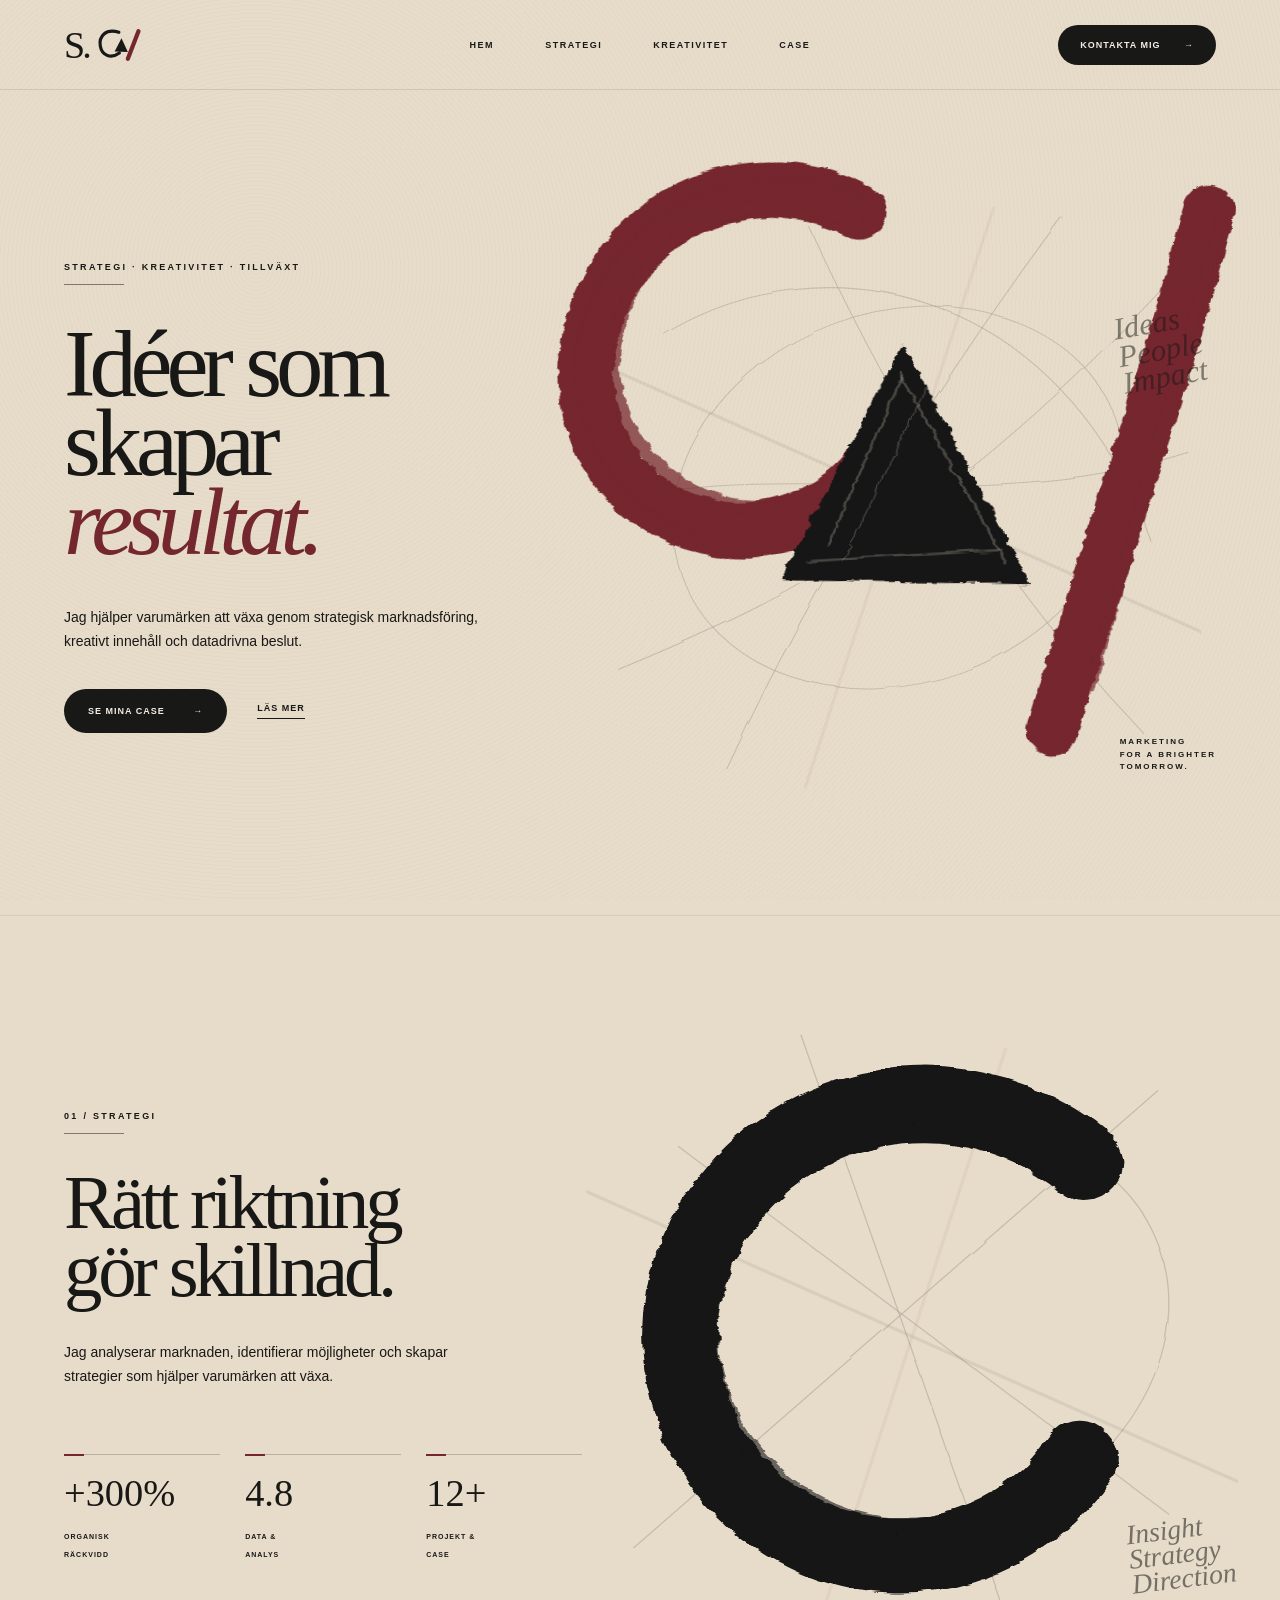
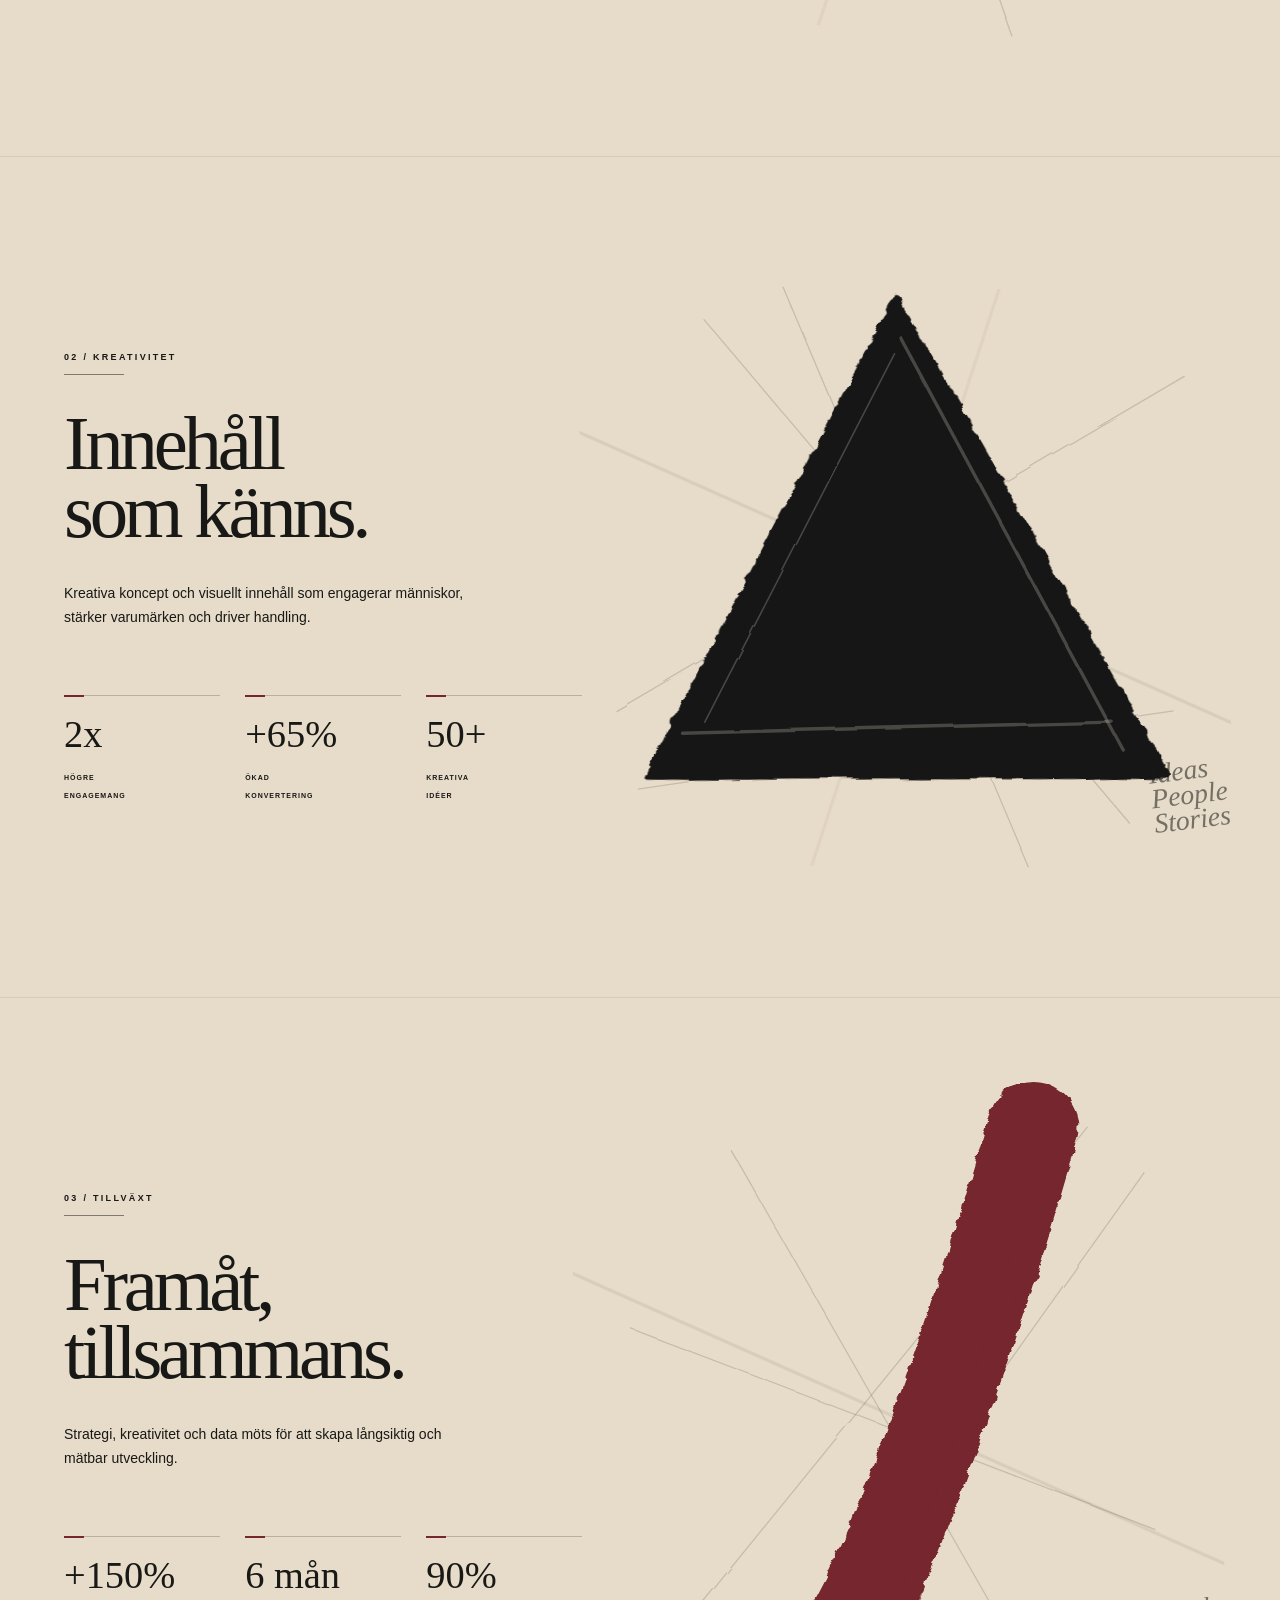
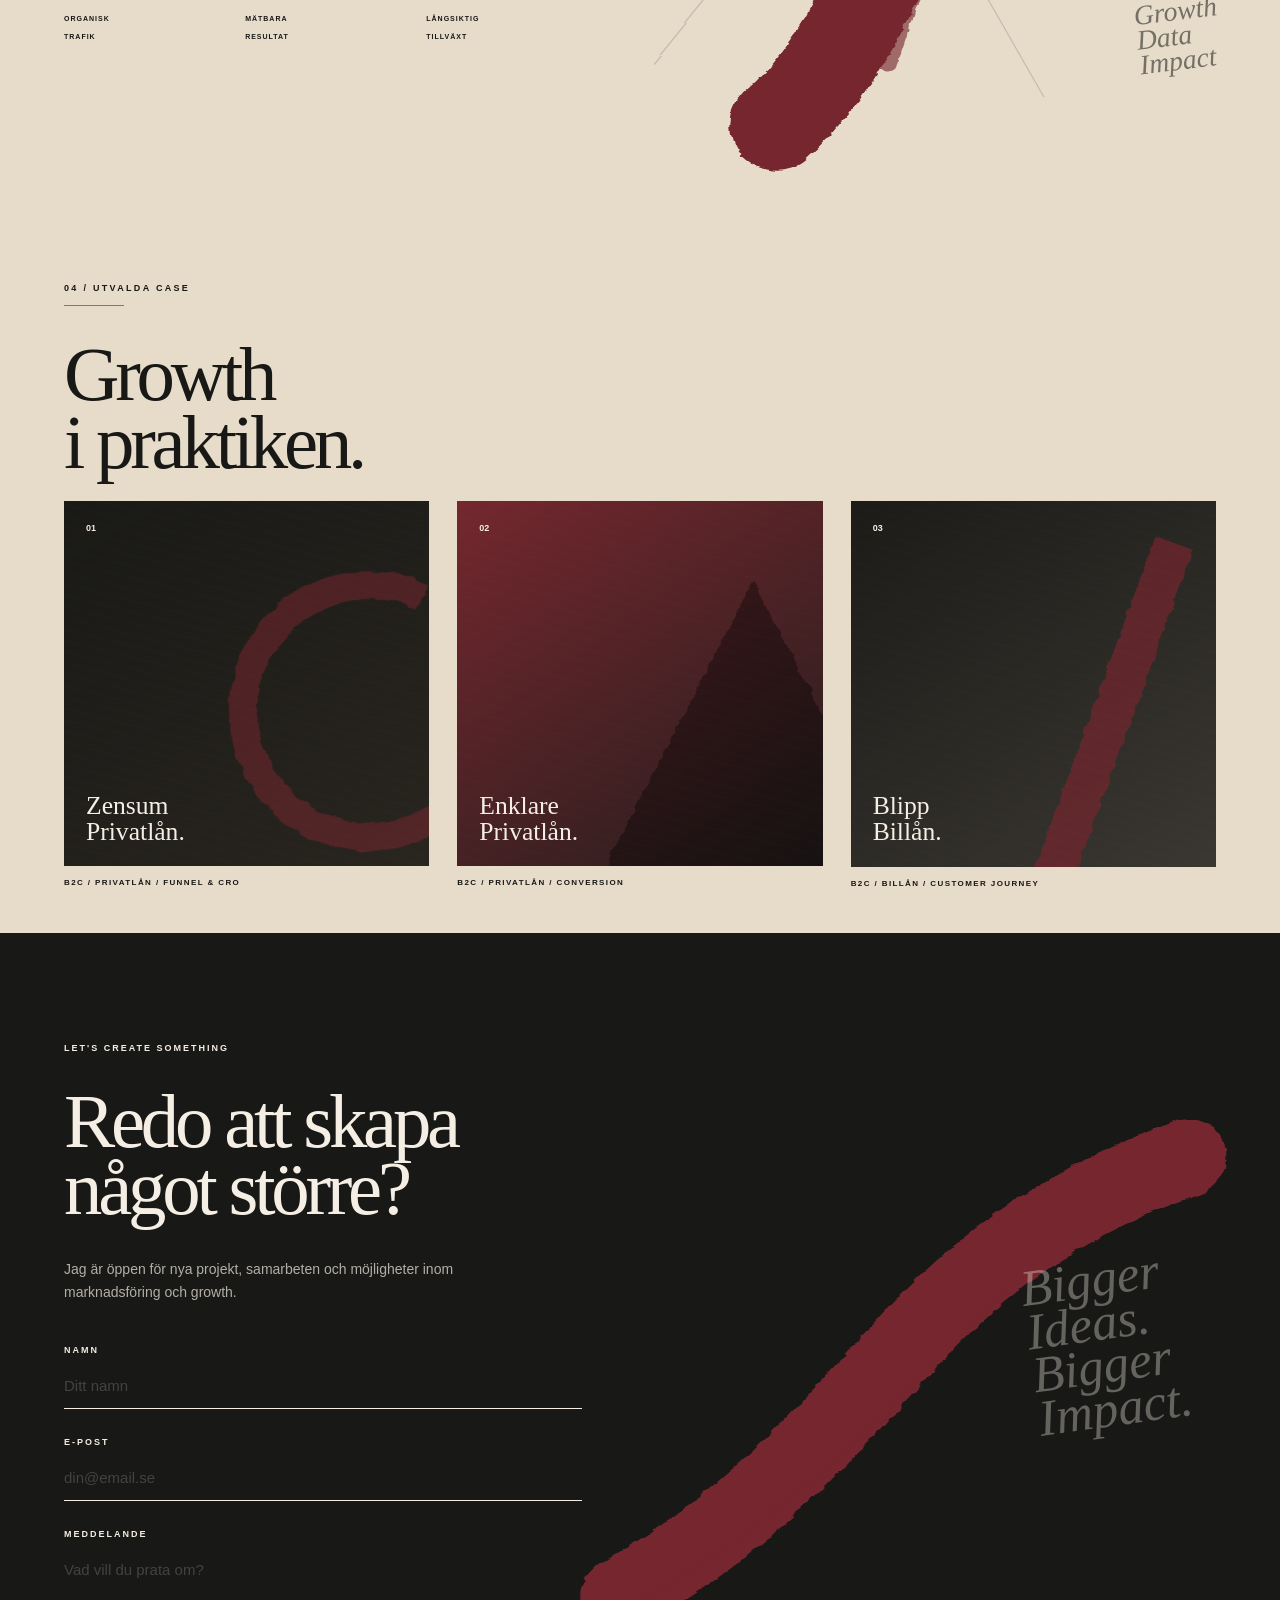
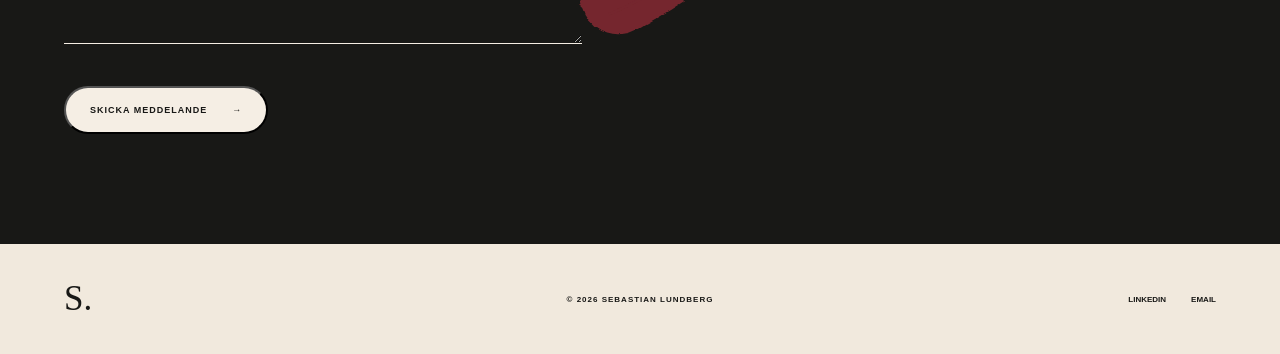
==== commit 39da03aa: "lade till" ====
--- a/index.html
+++ b/index.html
@@ -839,106 +839,119 @@
              CASE
         ========================================= -->
 
-        <section class="cases" id="case">
-
-
-            <div class="case-heading">
-
-                <p class="number">
-                    04 / UTVALDA CASE
-                </p>
-
-
-                <h2>
-                    Resultat
-                    <br>
-                    i verkligheten.
-                </h2>
-
-            </div>
-
-
-
-            <div class="case-grid">
-
-
-                <article class="case">
-
-                    <div class="case-image case-1">
-
-                        <span>01</span>
-
-                        <h3>
-                            Strategi för
-                            <br>
-                            tillväxt.
-                        </h3>
-
-                        <div class="case-shape circle-shape"></div>
-
-                    </div>
-
-
-                    <p>
-                        STRATEGI / POSITIONERING
-                    </p>
-
-                </article>
-
-
-
-                <article class="case">
-
-                    <div class="case-image case-2">
-
-                        <span>02</span>
-
-                        <h3>
-                            Kreativitet
-                            <br>
-                            som konverterar.
-                        </h3>
-
-                        <div class="case-shape triangle-shape"></div>
-
-                    </div>
-
-
-                    <p>
-                        CREATIVE / SOCIAL
-                    </p>
-
-                </article>
-
-
-
-                <article class="case">
-
-                    <div class="case-image case-3">
-
-                        <span>03</span>
-
-                        <h3>
-                            Data som
-                            <br>
-                            driver beslut.
-                        </h3>
-
-                        <div class="case-slash"></div>
-
-                    </div>
-
-
-                    <p>
-                        ANALYTICS / GROWTH
-                    </p>
-
-                </article>
-
-
-            </div>
-
-        </section>
+        <!-- ========================================
+     CASE
+========================================= -->
+
+<section class="cases" id="case">
+
+    <div class="case-heading">
+
+        <p class="number">
+            04 / UTVALDA CASE
+        </p>
+
+        <h2>
+            Growth
+            <br>
+            i praktiken.
+        </h2>
+
+    </div>
+
+
+    <div class="case-grid" id="case-grid">
+
+
+        <!-- ========================================
+             CASE 01 / ZENSUM
+        ========================================= -->
+
+        <a href="zensum.html" class="case">
+
+            <div class="case-image case-1">
+
+                <span>01</span>
+
+                <h3>
+                    Zensum
+                    <br>
+                    Privatlån.
+                </h3>
+
+                <!-- Din befintliga cirkel används som grafiskt element -->
+                <div class="case-shape circle-shape"></div>
+
+            </div>
+
+            <p>
+                B2C / PRIVATLÅN / FUNNEL & CRO
+            </p>
+
+        </a>
+
+
+
+        <!-- ========================================
+             CASE 02 / ENKLARE
+        ========================================= -->
+
+        <a href="enklare.html" class="case">
+
+            <div class="case-image case-2">
+
+                <span>02</span>
+
+                <h3>
+                    Enklare
+                    <br>
+                    Privatlån.
+                </h3>
+
+                <!-- Din befintliga triangel används som grafiskt element -->
+                <div class="case-shape triangle-shape"></div>
+
+            </div>
+
+            <p>
+                B2C / PRIVATLÅN / CONVERSION
+            </p>
+
+        </a>
+
+
+
+        <!-- ========================================
+             CASE 03 / BLIPP
+        ========================================= -->
+
+       <a href="blipp.html" class="case">
+
+            <div class="case-image case-3">
+
+                <span>03</span>
+
+                <h3>
+                    Blipp
+                    <br>
+                    Billån.
+                </h3>
+
+                <!-- Ditt befintliga snedstreck används som grafiskt element -->
+                <div class="case-slash"></div>
+
+            </div>
+
+            <p>
+                B2C / BILLÅN / CUSTOMER JOURNEY
+            </p>
+
+        </a>
+
+
+    </div>
+
+</section>
 
 
 
@@ -972,16 +985,46 @@
                 </p>
 
 
-                <a
-                    href="mailto:hello@example.com"
-                    class="contact-button"
-                >
-
-                    Kontakta mig
-
-                    <span>→</span>
-
-                </a>
+                <form class="home-contact-form">
+
+    <div class="home-form-group">
+        <label for="home-name">NAMN</label>
+        <input
+            type="text"
+            id="home-name"
+            name="name"
+            placeholder="Ditt namn"
+            required
+        >
+    </div>
+
+    <div class="home-form-group">
+        <label for="home-email">E-POST</label>
+        <input
+            type="email"
+            id="home-email"
+            name="email"
+            placeholder="din@email.se"
+            required
+        >
+    </div>
+
+    <div class="home-form-group">
+        <label for="home-message">MEDDELANDE</label>
+        <textarea
+            id="home-message"
+            name="message"
+            rows="4"
+            placeholder="Vad vill du prata om?"
+            required
+        ></textarea>
+    </div>
+
+    <button type="submit" class="contact-button">
+        Skicka meddelande <span>→</span>
+    </button>
+
+</form>
 
             </div>
 
--- a/style.css
+++ b/style.css
@@ -2307,4 +2307,234 @@
 .content-section.beige,
 .cases {
     background-color: #e7dcc9;
+}
+
+#case {
+    scroll-margin-top: 40px;
+}
+
+/* Finjustering av case-sektionen */
+
+#case {
+    scroll-margin-top: 20px;
+    padding-top: 45px;
+    padding-bottom: 45px;
+}
+
+#case .case-heading {
+    margin-bottom: 25px;
+}
+
+#case .case-image {
+    aspect-ratio: 4 / 4;
+    min-height: 0;
+}
+
+#case .case > p {
+    margin-top: 12px;
+}
+
+
+
+/* =========================================
+   ZENSUM CASE STUDY
+========================================= */
+
+.case-study {
+    background: var(--paper-light);
+}
+
+.case-study-hero {
+    min-height: calc(100vh - 90px);
+    padding: 80px var(--padding);
+    display: flex;
+    flex-direction: column;
+    justify-content: center;
+}
+
+.case-study-hero h1 {
+    max-width: 1000px;
+    margin-top: 35px;
+
+    font-family: Georgia, "Times New Roman", serif;
+    font-size: clamp(65px, 8vw, 125px);
+    font-weight: normal;
+    letter-spacing: -.06em;
+    line-height: .86;
+}
+
+.case-study-hero h1 em {
+    color: var(--red);
+    font-weight: normal;
+}
+
+.case-intro {
+    max-width: 600px;
+    margin-top: 45px;
+    font-size: 15px;
+    line-height: 1.7;
+}
+
+
+/* SECTIONS */
+
+.case-study-section {
+    padding: 100px var(--padding);
+    border-top: 1px solid rgba(0,0,0,.12);
+}
+
+.case-number {
+    display: block;
+    margin-bottom: 35px;
+
+    font-size: 9px;
+    font-weight: bold;
+    letter-spacing: 2.3px;
+}
+
+.case-study-section h2 {
+    max-width: 900px;
+
+    font-family: Georgia, "Times New Roman", serif;
+    font-size: clamp(45px, 5vw, 80px);
+    font-weight: normal;
+    letter-spacing: -.05em;
+    line-height: .95;
+}
+
+.case-study-section > p {
+    max-width: 600px;
+    margin-top: 35px;
+
+    font-size: 14px;
+    line-height: 1.75;
+}
+
+
+/* FUNNEL */
+
+.case-funnel {
+    max-width: 1000px;
+    margin-top: 45px;
+    padding: 35px;
+
+    background: var(--black);
+    color: var(--white);
+
+    font-family: Georgia, serif;
+    font-size: clamp(18px, 2vw, 28px);
+}
+
+
+/* RESULT */
+
+.result-section {
+    background: var(--black);
+    color: var(--white);
+}
+
+.case-result {
+    margin-bottom: 15px;
+
+    color: var(--red);
+    font-family: Georgia, serif;
+    font-size: clamp(100px, 15vw, 220px);
+    line-height: .8;
+    letter-spacing: -.07em;
+}
+
+
+/* MOBILE */
+
+@media (max-width: 760px) {
+
+    .case-study-hero {
+        min-height: auto;
+        padding-top: 80px;
+        padding-bottom: 80px;
+    }
+
+    .case-study-section {
+        padding-top: 70px;
+        padding-bottom: 70px;
+    }
+
+    .case-funnel {
+        padding: 25px;
+        line-height: 1.5;
+    }
+}
+
+
+
+/* =========================================
+   HOME CONTACT FORM
+========================================= */
+
+.home-contact-form {
+    width: 100%;
+    max-width: 520px;
+    margin-top: 40px;
+}
+
+.home-form-group {
+    margin-bottom: 28px;
+}
+
+.home-form-group label {
+    display: block;
+    margin-bottom: 8px;
+    font-size: 9px;
+    font-weight: bold;
+    letter-spacing: 2px;
+}
+
+.home-form-group input,
+.home-form-group textarea {
+    width: 100%;
+    padding: 14px 0;
+
+    border: none;
+    border-bottom: 1px solid currentColor;
+    border-radius: 0;
+
+    background: transparent;
+    color: inherit;
+
+    font-family: inherit;
+    font-size: 15px;
+
+    outline: none;
+}
+
+.home-form-group textarea {
+    resize: vertical;
+}
+
+.home-form-group input:focus,
+.home-form-group textarea:focus {
+    border-bottom-color: var(--red);
+}
+
+.home-form-group input::placeholder,
+.home-form-group textarea::placeholder {
+    opacity: .45;
+}
+
+.home-contact-form .contact-button {
+    margin-top: 10px;
+    cursor: pointer;
+    font-family: inherit;
+}
+
+/* Fix för kontaktknappen längst ner på case-sidorna */
+
+.case-end .main-button {
+    position: static;
+    display: inline-flex;
+    margin-top: 35px;
+}
+
+.case-end > p {
+    margin-bottom: 0;
 }
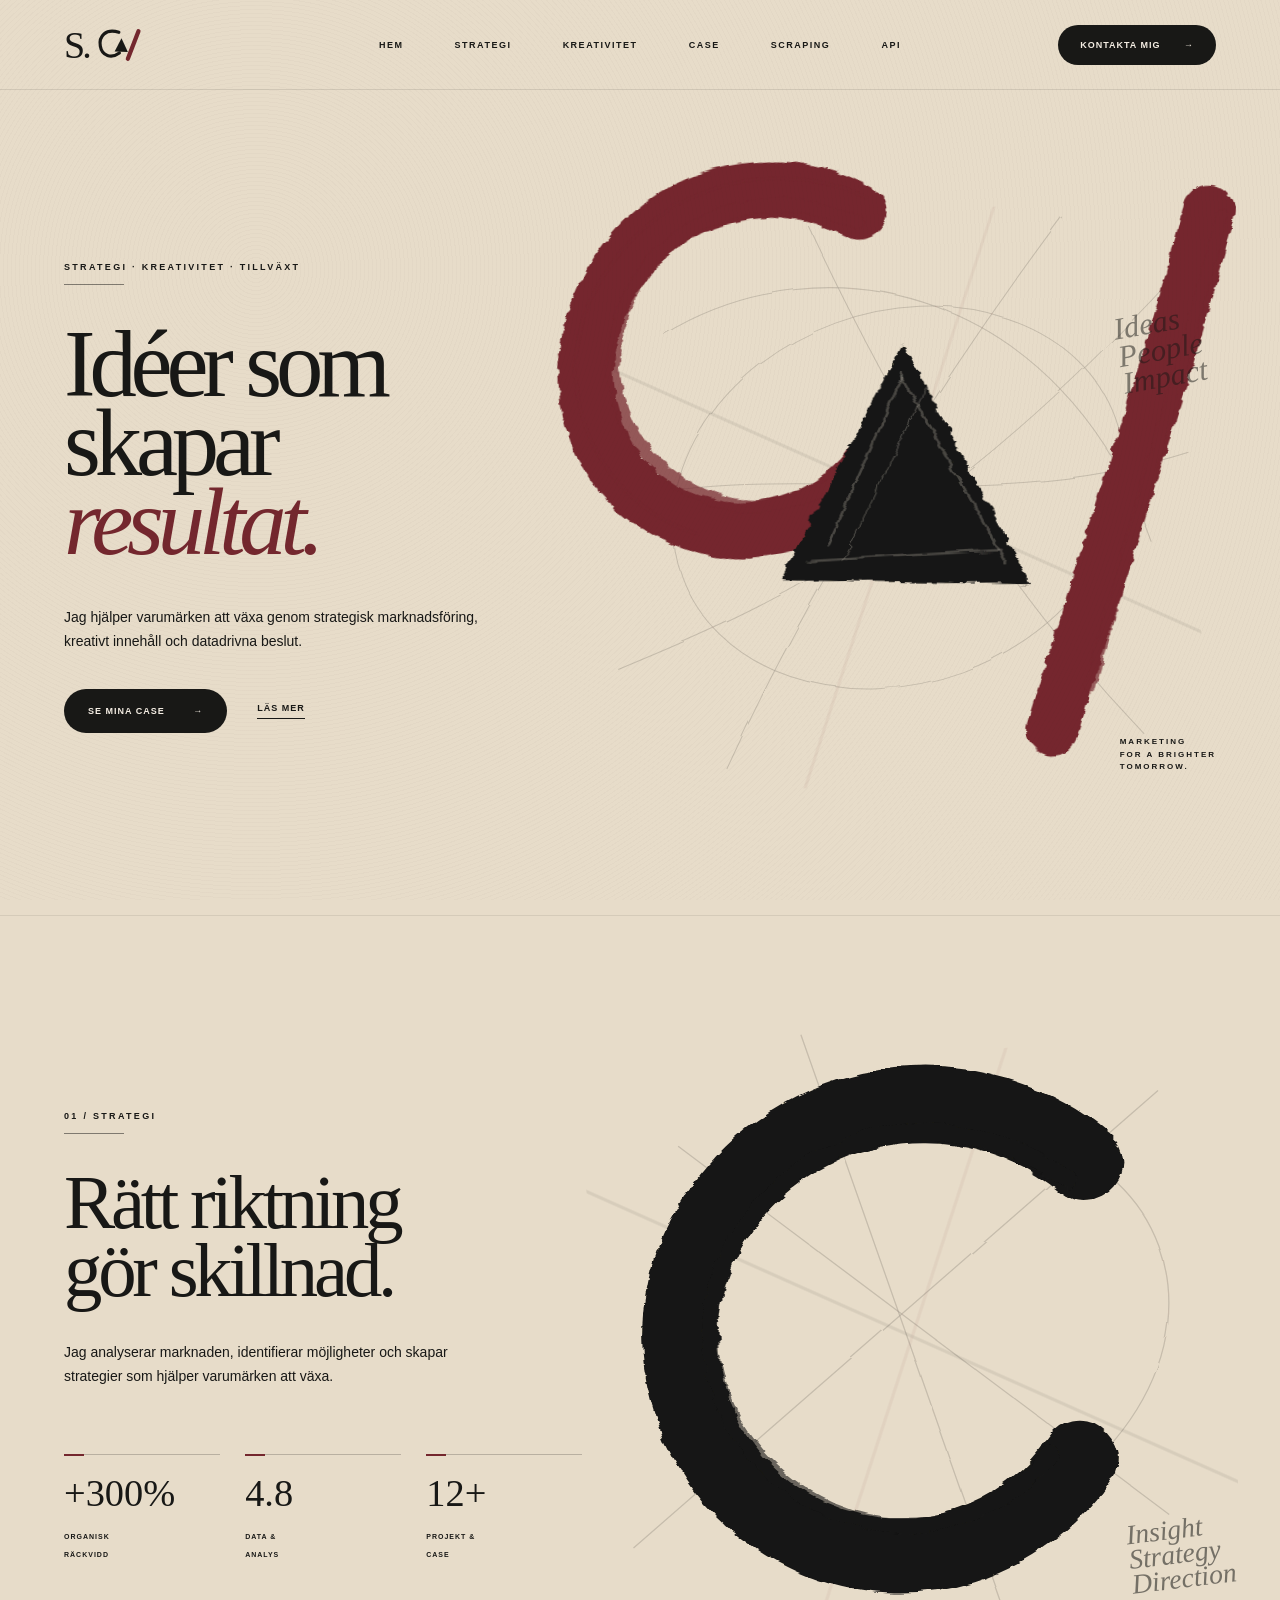
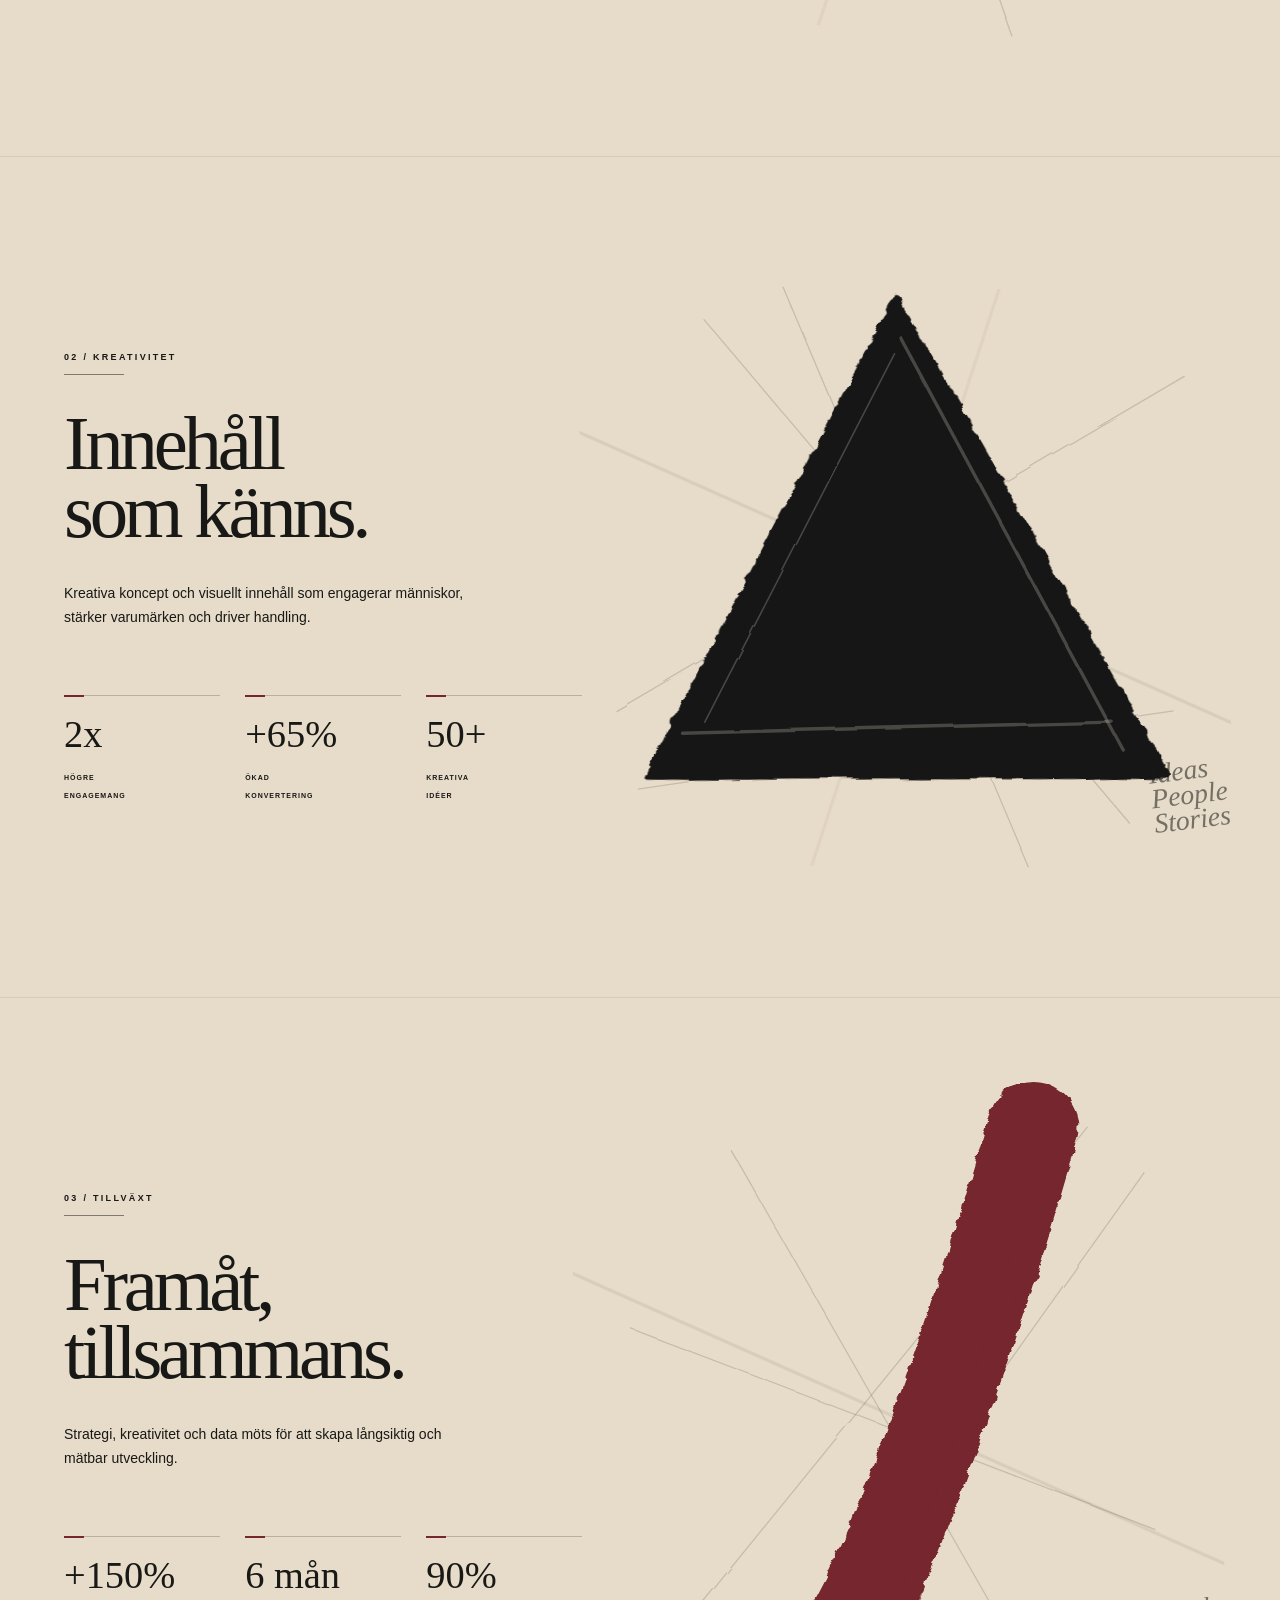
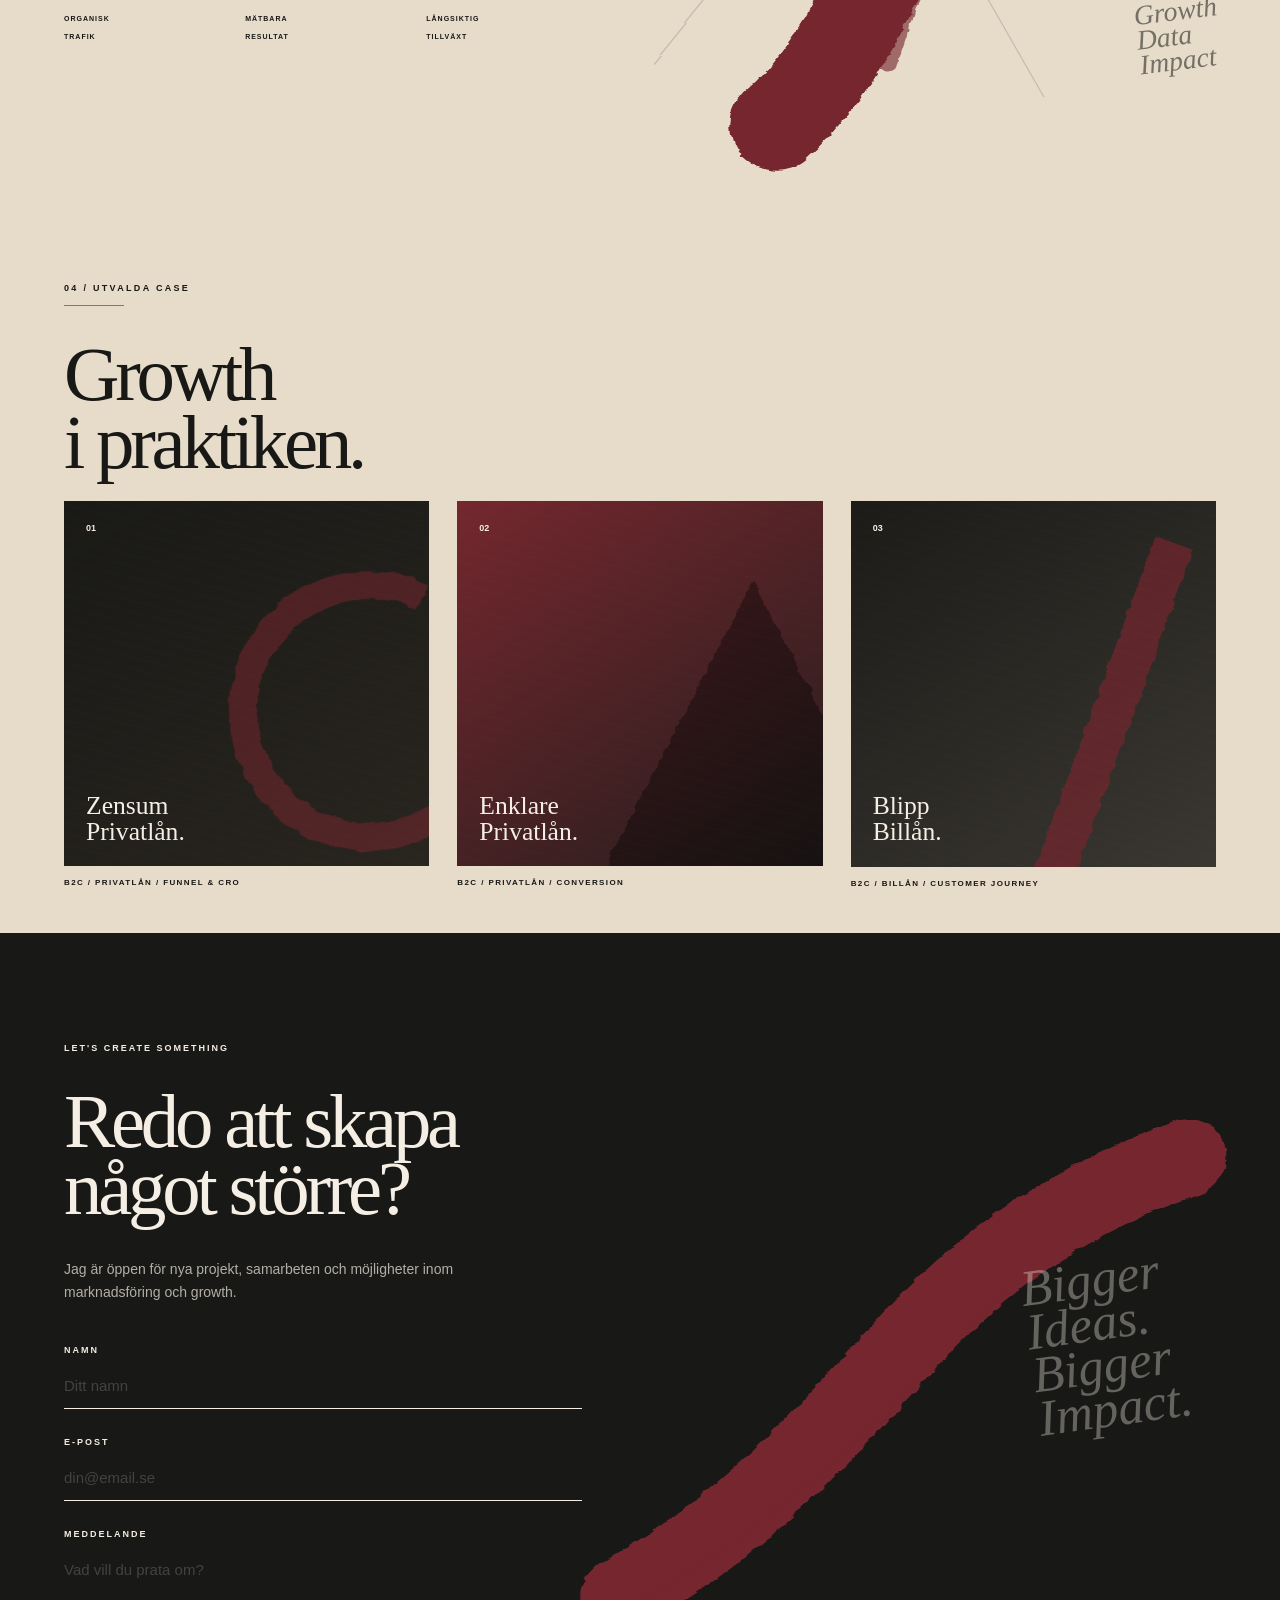
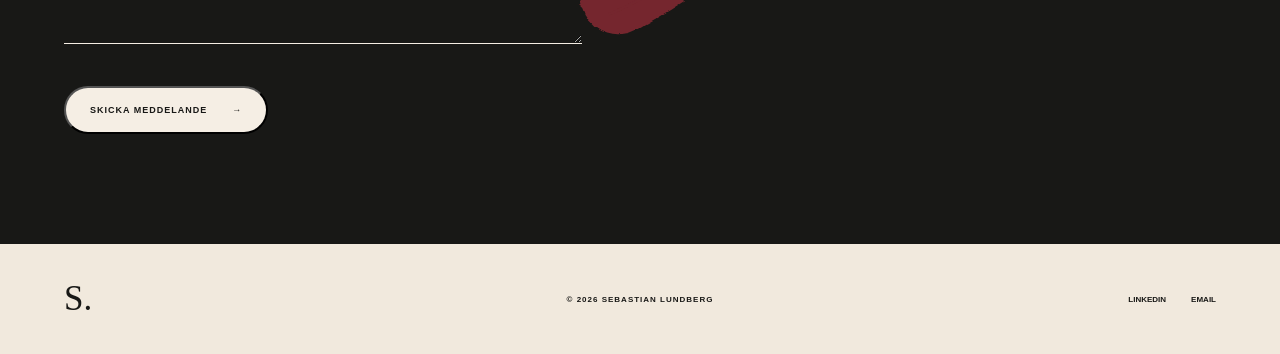
==== commit 08ba40f5: "Add API currency converter" ====
--- a/index.html
+++ b/index.html
@@ -146,6 +146,8 @@
             <a href="#strategi">Strategi</a>
             <a href="#kreativitet">Kreativitet</a>
             <a href="#case">Case</a>
+            <a href="scraping/">Scraping</a>
+            <a href="api/">API</a>
 
         </nav>
 
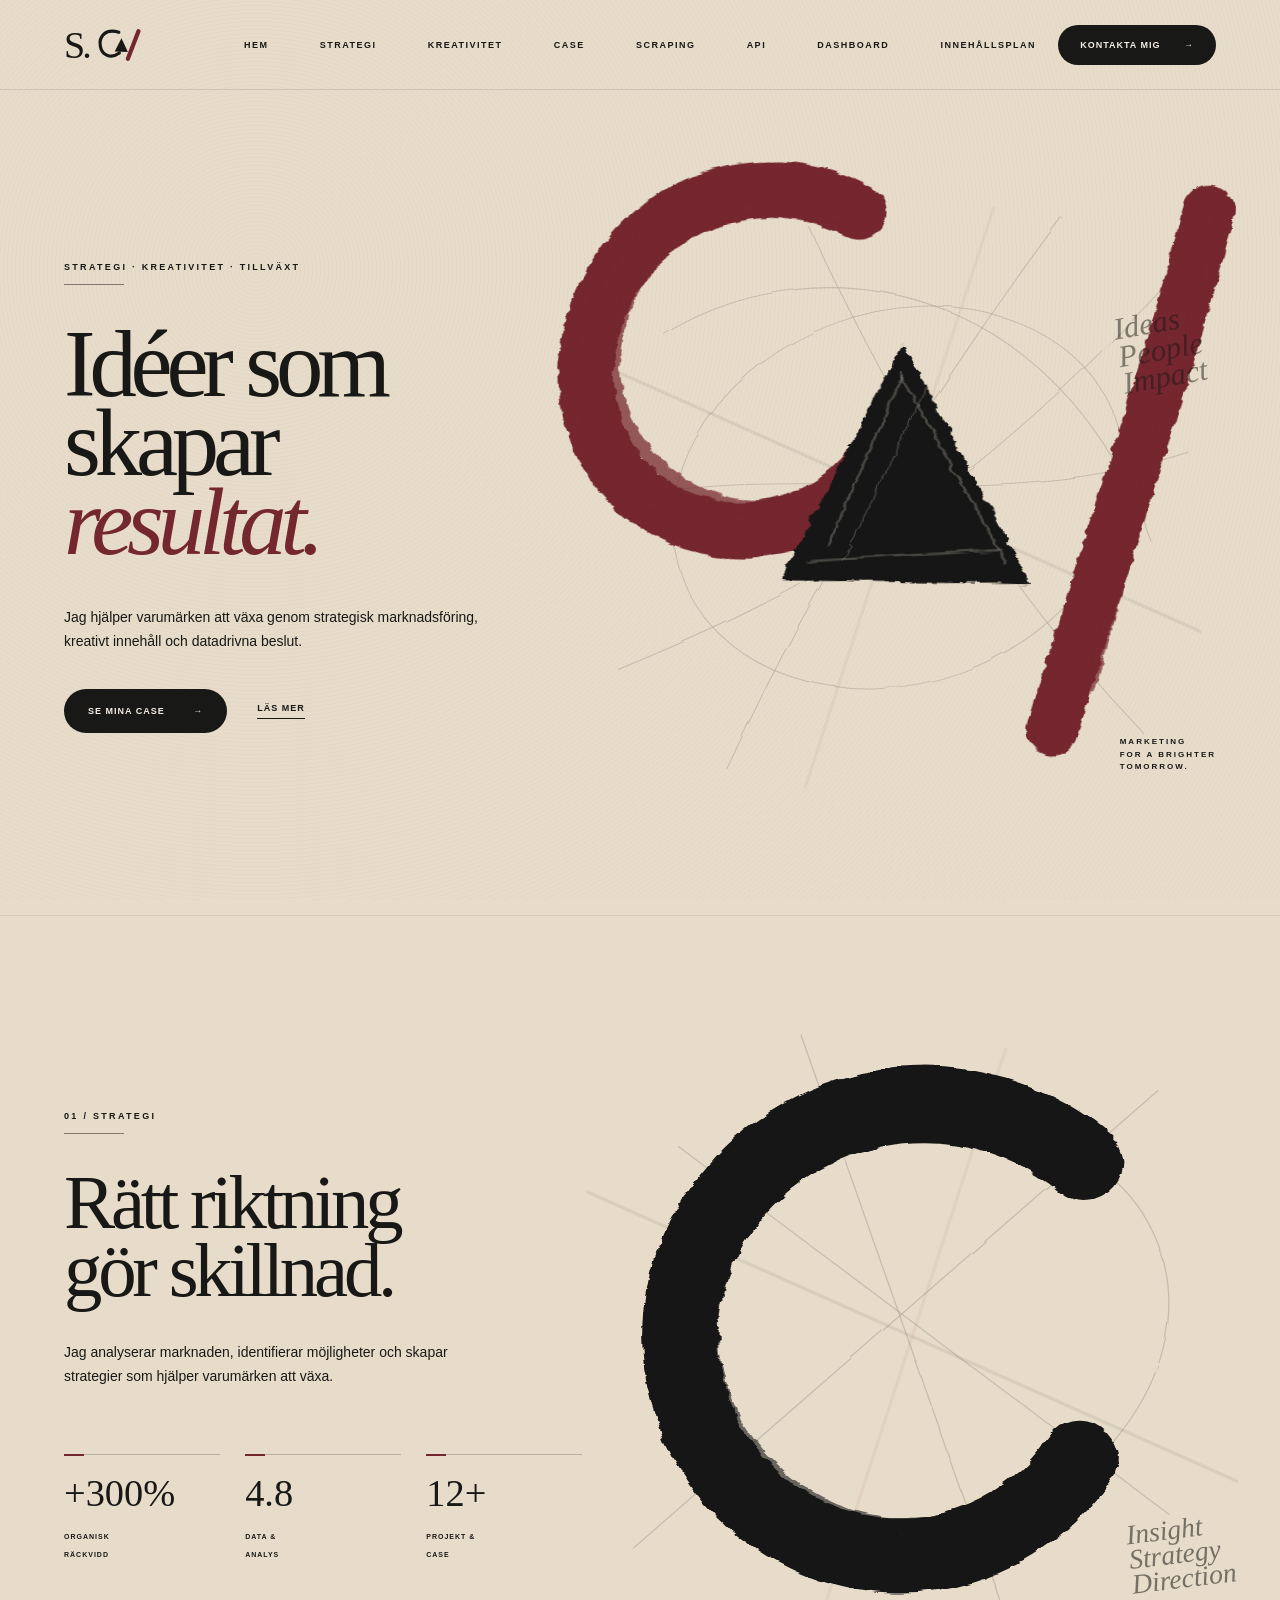
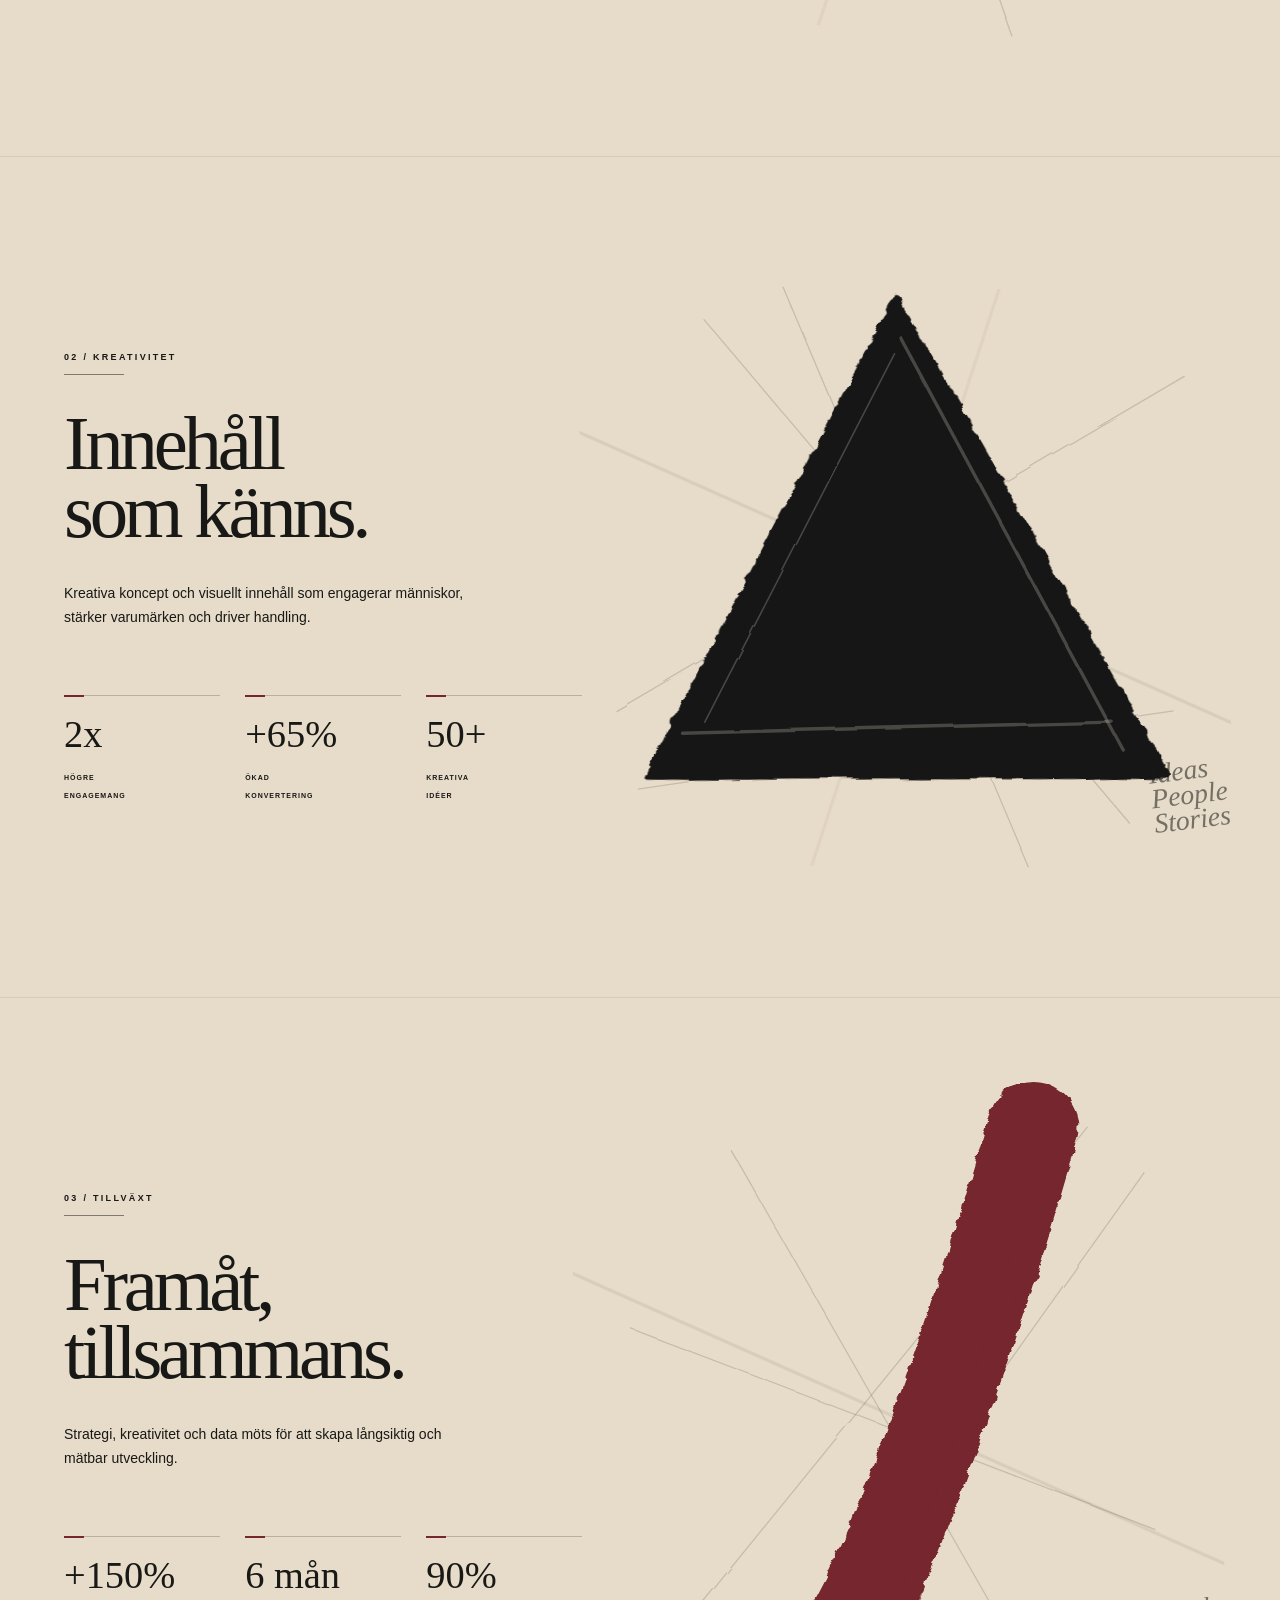
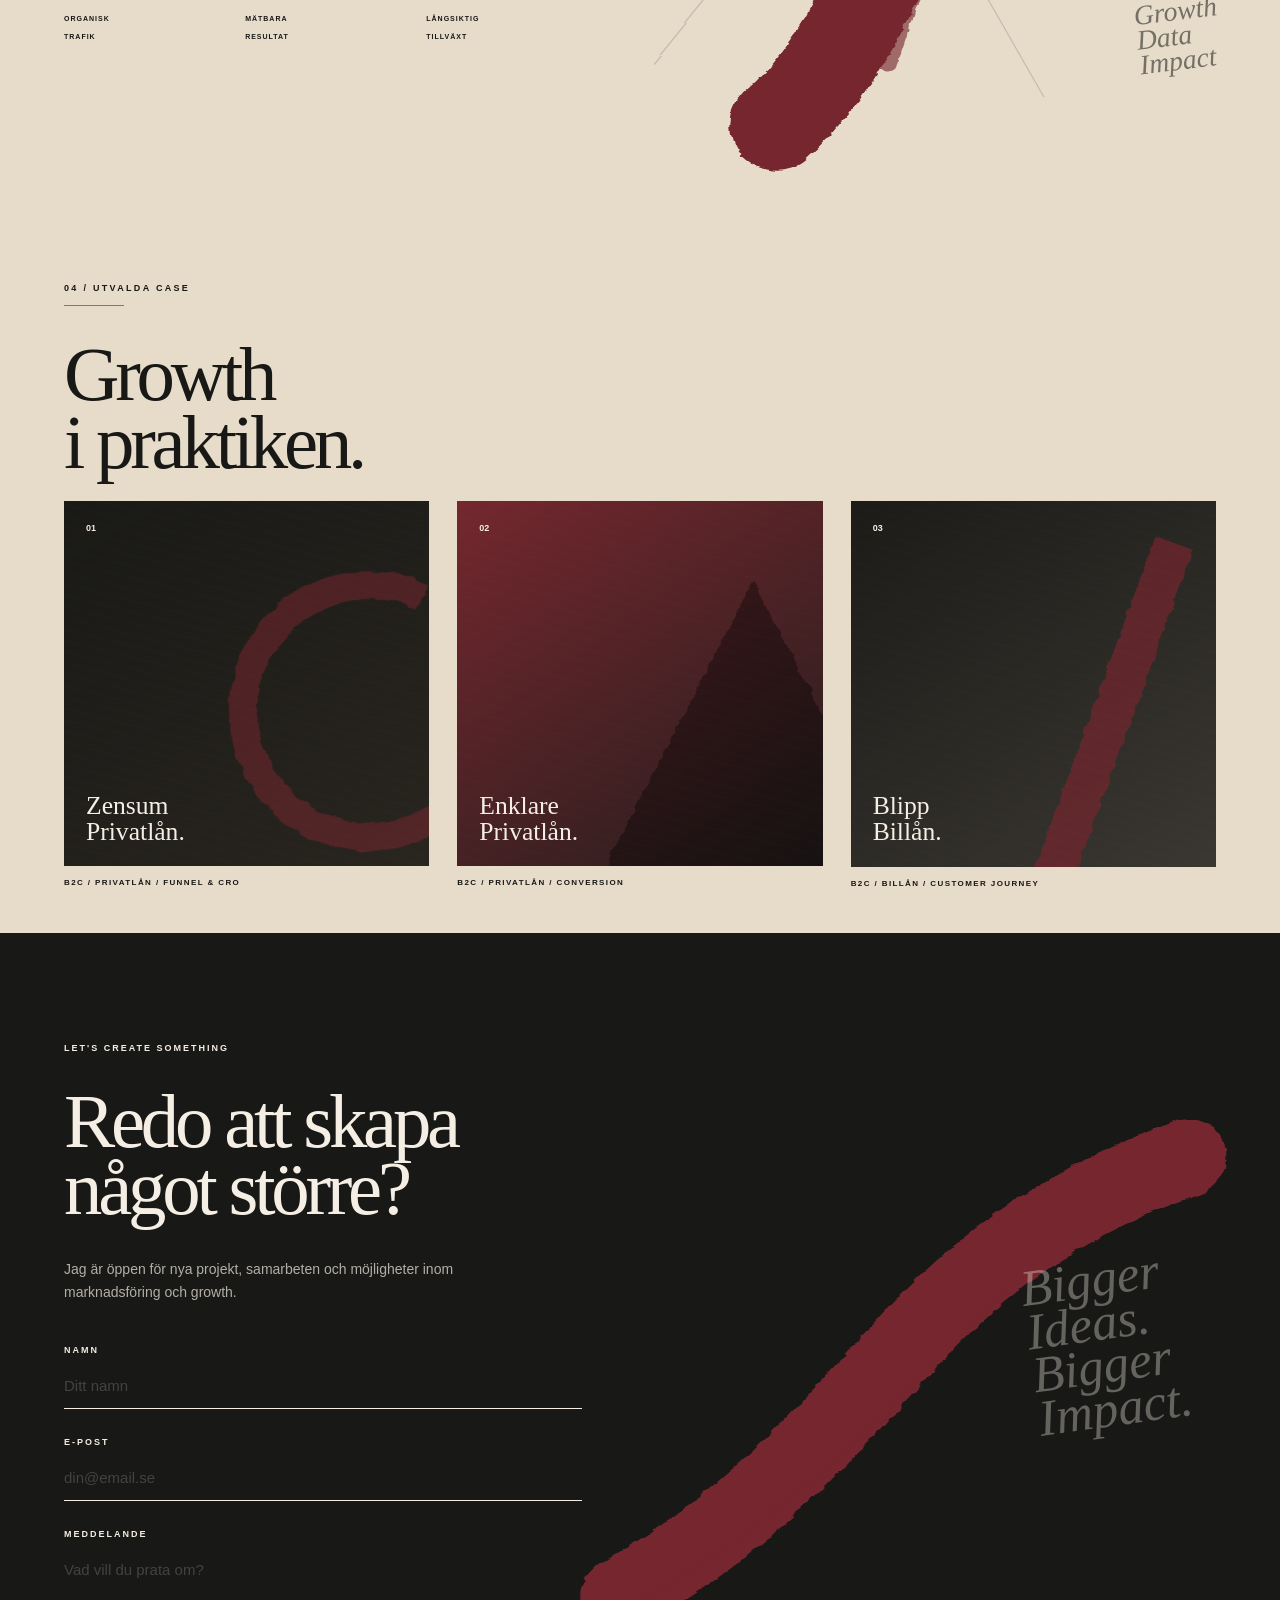
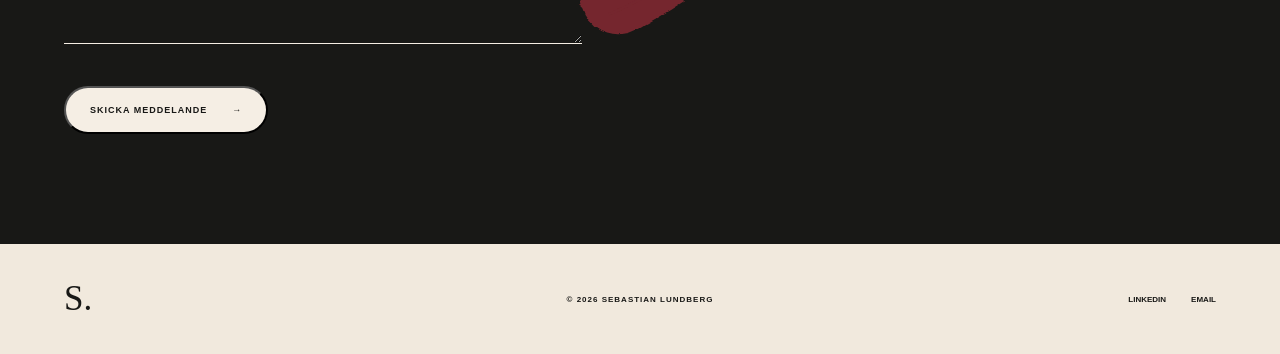
==== commit c5b9bc9d: "lade till" ====
--- a/index.html
+++ b/index.html
@@ -148,6 +148,9 @@
             <a href="#case">Case</a>
             <a href="scraping/">Scraping</a>
             <a href="api/">API</a>
+            <a href="dashboard.html">Dashboard</a>
+            <a href="contentplan.html">Innehållsplan</a>
+
 
         </nav>
 
--- a/style.css
+++ b/style.css
@@ -2537,4 +2537,138 @@
 
 .case-end > p {
     margin-bottom: 0;
+}
+
+.dashboard-back {
+    display: inline-block;
+    padding: 12px 24px;
+    margin-bottom: 30px;
+
+    background: #7b1e2b;
+    color: #fff;
+
+    text-decoration: none;
+    font-weight: 600;
+
+    border: none;
+    border-radius: 12px;
+
+    box-shadow: 0 4px 0 #4f111b;
+    transition: 0.2s ease;
+}
+
+.dashboard-back:hover {
+    transform: translateY(-2px);
+    box-shadow: 0 6px 0 #4f111b;
+}
+
+.dashboard-back:active {
+    transform: translateY(2px);
+    box-shadow: 0 2px 0 #4f111b;
+}
+
+/* =========================
+   CONTENT PLAN
+========================= */
+
+.content-plan {
+    max-width: 1000px;
+    margin: 0 auto;
+    padding: 60px 24px 100px;
+}
+
+.content-plan > h1 {
+    font-size: clamp(2.5rem, 6vw, 5rem);
+    line-height: 0.95;
+    margin: 30px 0 60px;
+    max-width: 850px;
+}
+
+.content-plan section {
+    background: rgba(255, 255, 255, 0.35);
+    border: 2px solid #1a1a1a;
+    border-radius: 18px;
+    padding: 32px;
+    margin-bottom: 24px;
+    box-shadow: 6px 6px 0 #1a1a1a;
+}
+
+.content-plan section:nth-of-type(even) {
+    transform: rotate(0.3deg);
+}
+
+.content-plan section:nth-of-type(odd) {
+    transform: rotate(-0.3deg);
+}
+
+.content-plan h2 {
+    color: #7b1e2b;
+    font-size: 1.6rem;
+    margin-top: 0;
+    margin-bottom: 18px;
+}
+
+.content-plan p {
+    line-height: 1.7;
+    max-width: 800px;
+}
+
+.content-plan strong {
+    color: #7b1e2b;
+}
+
+.content-plan section:hover {
+    transform: translateY(-3px);
+    box-shadow: 9px 9px 0 #1a1a1a;
+    transition: 0.2s ease;
+}
+
+@media (max-width: 700px) {
+    .content-plan {
+        padding: 30px 16px 70px;
+    }
+
+    .content-plan > h1 {
+        font-size: 2.5rem;
+        margin-bottom: 40px;
+    }
+
+    .content-plan section {
+        padding: 22px;
+        box-shadow: 4px 4px 0 #1a1a1a;
+    }
+}
+
+.content-stats {
+    display: grid;
+    grid-template-columns: repeat(3, 1fr);
+    gap: 18px;
+    margin: -25px 0 50px;
+}
+
+.content-stat {
+    border: 2px solid #1a1a1a;
+    border-radius: 16px;
+    padding: 25px 20px;
+    text-align: center;
+    box-shadow: 5px 5px 0 #1a1a1a;
+}
+
+.stat-number {
+    display: block;
+    font-size: 2.4rem;
+    font-weight: 800;
+    color: #7b1e2b;
+    margin-bottom: 8px;
+}
+
+.stat-label {
+    font-size: 0.9rem;
+    line-height: 1.4;
+}
+
+@media (max-width: 700px) {
+    .content-stats {
+        grid-template-columns: 1fr;
+    }
 }
